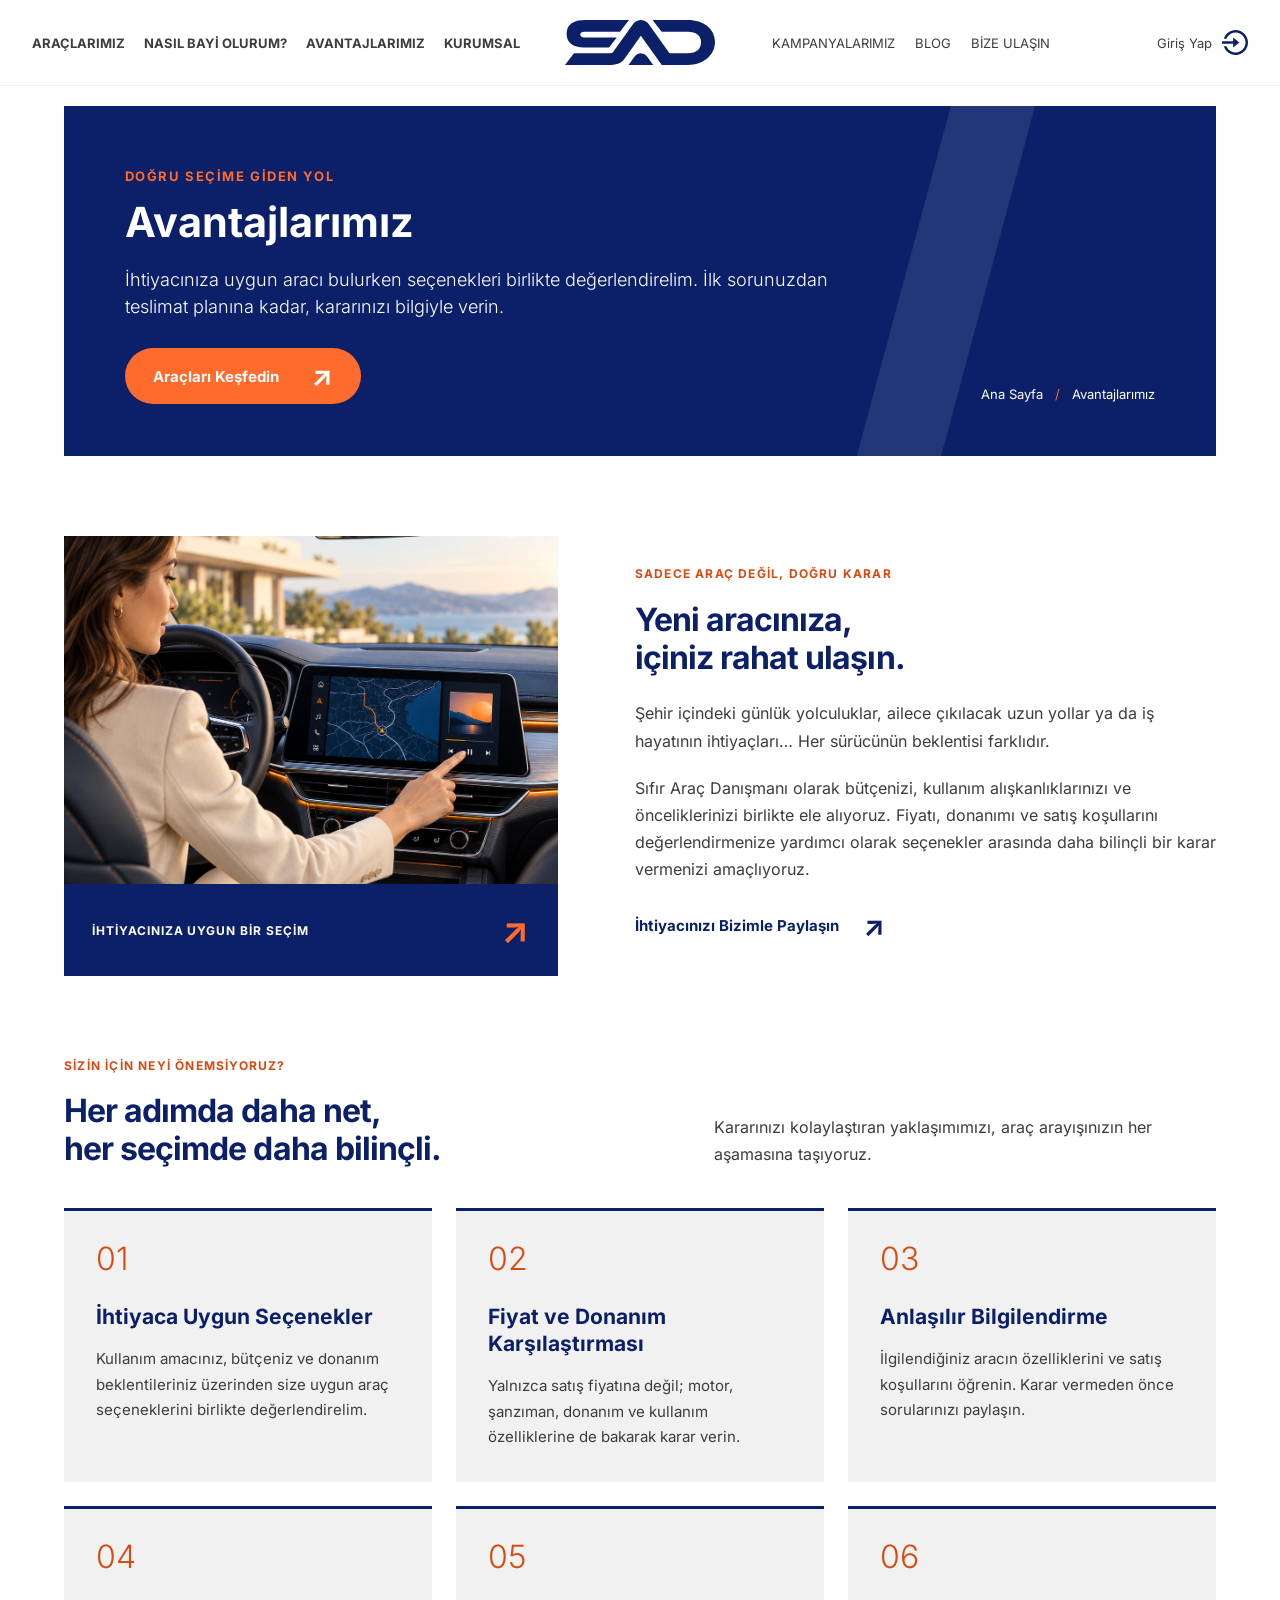
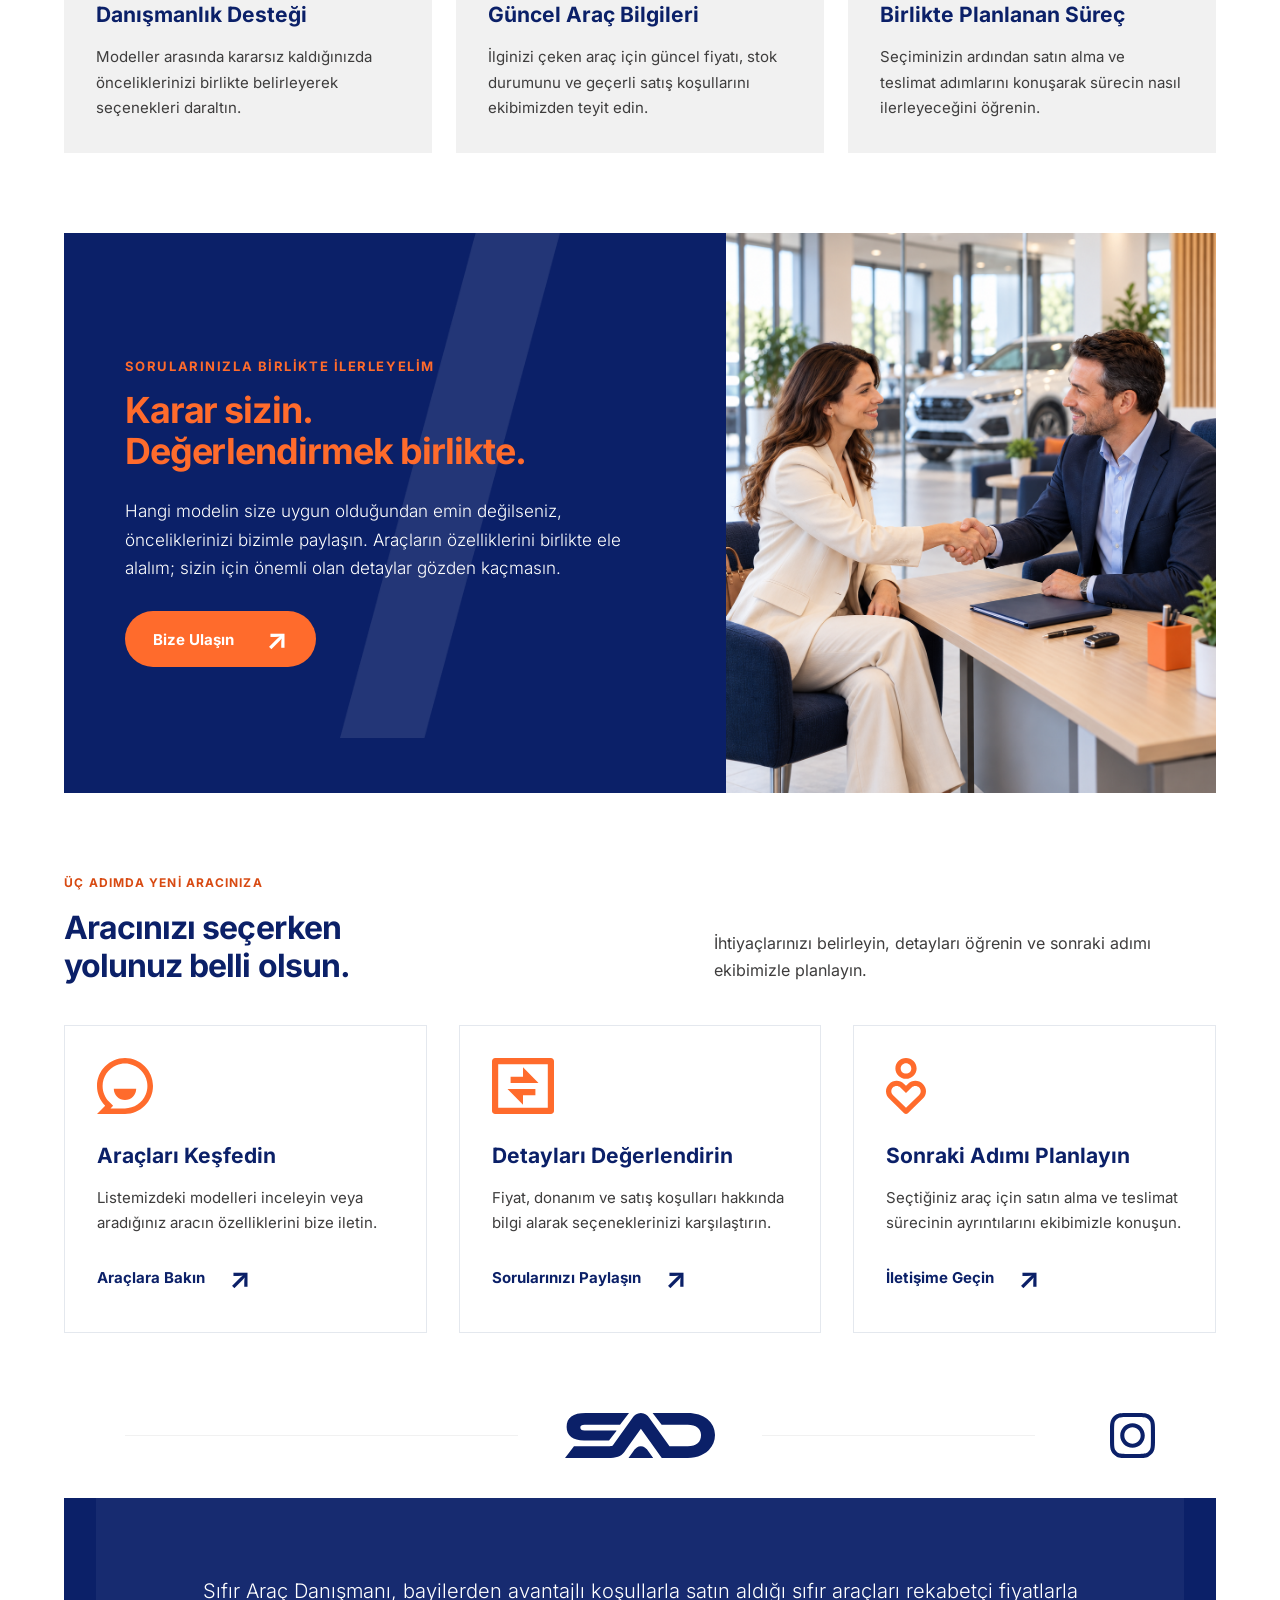
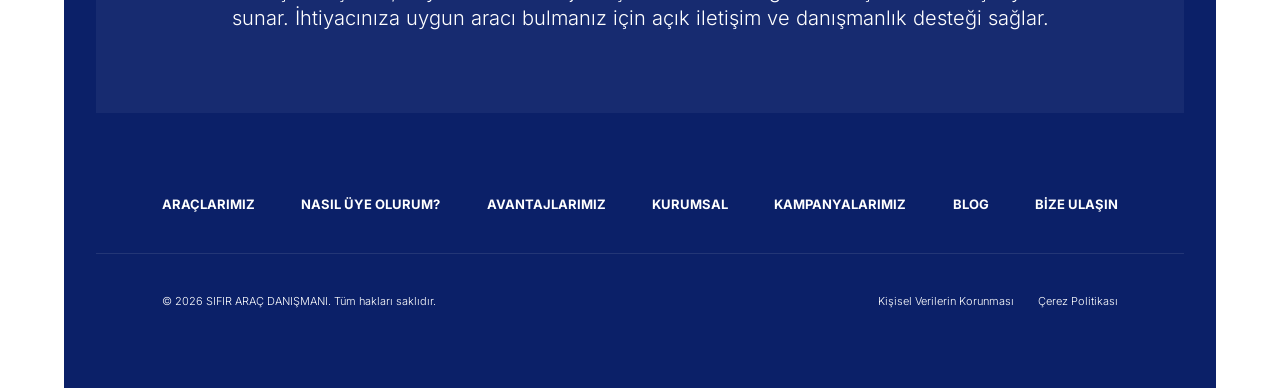
==== avantajlarimiz.html @ 251a3f7e "feat: add benefits, campaign, and blog pages with corresponding styles" ====
<!doctype html>
<html lang="tr">
<head>
  <meta charset="UTF-8">
  <meta name="viewport" content="width=device-width, initial-scale=1.0">
  <title>Avantajlarımız | Sıfır Araç Danışmanı</title>
  <meta name="description" content="Sıfır Araç Danışmanı ile araç seçimi, fiyat ve donanım karşılaştırması, danışmanlık ve satın alma sürecindeki avantajlarımızı keşfedin.">
  <link rel="stylesheet" href="assets/scss/style.css">
  <script src="assets/js/main.js" defer></script>
</head>
<body>
  <header class="site-header">
    <div class="site-header__inner">
      <a class="site-header__brand" href="./" aria-label="Sıfır Araç Danışmanı ana sayfa"><img src="assets/img/logo.svg" width="150" height="45" alt="Sıfır Araç Danışmanı"></a>
      <button class="menu-toggle " type="button" aria-expanded="false" aria-controls="site-menu" aria-label="Menüyü aç"><span></span><span></span><span></span></button>
      <div class="site-menu" id="site-menu" tabindex="-1">
        <div class="site-menu__top"><a class="site-header__brand" href="./" aria-label="Sıfır Araç Danışmanı ana sayfa"><img src="assets/img/logo.svg" width="150" height="45" alt="Sıfır Araç Danışmanı"></a><button class="menu-toggle menu-toggle--inside" type="button" aria-expanded="false" aria-controls="site-menu" aria-label="Menüyü aç"><span></span><span></span><span></span></button></div>
        <nav class="site-header__primary" aria-label="Ana menü">
            <a href="list.html">ARAÇLARIMIZ</a>
            <a href="nasil-bayi-olurum.html">NASIL BAYİ OLURUM?</a>
            <a href="avantajlarimiz.html" aria-current="page">AVANTAJLARIMIZ</a>
            <a href="kurumsal.html">KURUMSAL</a>
          </nav>
        <div class="site-header__right">
          <nav class="site-header__secondary" aria-label="Diğer bağlantılar">
            <a href="kampanyalarimiz.html">KAMPANYALARIMIZ</a>
            <a href="blog.html">BLOG</a>
            <a href="contact.html">BİZE ULAŞIN</a>
          </nav>
          <a class="site-header__account" href="giris.html"><span>Giriş Yap</span><img src="assets/img/account.svg" width="26" height="25" alt=""></a>
        </div>
      </div>
    </div>
    <div class="menu-overlay" aria-hidden="true"></div>
  </header>
  <main id="main-content" class="benefits-page">
    <section class="contact-hero dealer-hero" aria-labelledby="benefits-title">
      <img class="contact-hero__stripe" src="assets/img/bg-opacity-white.png" width="259" height="620" alt="" aria-hidden="true">
      <div class="contact-hero__content"><p class="contact-hero__eyebrow">DOĞRU SEÇİME GİDEN YOL</p><h1 id="benefits-title">Avantajlarımız</h1><p class="contact-hero__description">İhtiyacınıza uygun aracı bulurken seçenekleri birlikte değerlendirelim. İlk sorunuzdan teslimat planına kadar, kararınızı bilgiyle verin.</p><a class="dealer-button" href="list.html">Araçları Keşfedin <span aria-hidden="true">↗</span></a></div>
      <nav class="contact-hero__breadcrumb" aria-label="İçerik yolu"><ol><li><a href="index.html">Ana Sayfa</a></li><li><span aria-current="page">Avantajlarımız</span></li></ol></nav>
    </section>

    <section class="dealer-section dealer-intro" aria-labelledby="benefits-intro-title">
      <div class="dealer-intro__image"><img src="assets/img/9861d746239e89f62dfd392b91d96f7b95729ca3.png" width="1122" height="1402" alt="Araç içindeki multimedya ve navigasyon sistemini inceleyen sürücü" loading="lazy" decoding="async"><span>İHTİYACINIZA UYGUN BİR SEÇİM <span aria-hidden="true">↗</span></span></div>
      <div class="dealer-intro__copy"><p class="dealer-eyebrow">SADECE ARAÇ DEĞİL, DOĞRU KARAR</p><h2 id="benefits-intro-title">Yeni aracınıza,<br>içiniz rahat ulaşın.</h2><p>Şehir içindeki günlük yolculuklar, ailece çıkılacak uzun yollar ya da iş hayatının ihtiyaçları… Her sürücünün beklentisi farklıdır.</p><p>Sıfır Araç Danışmanı olarak bütçenizi, kullanım alışkanlıklarınızı ve önceliklerinizi birlikte ele alıyoruz. Fiyatı, donanımı ve satış koşullarını değerlendirmenize yardımcı olarak seçenekler arasında daha bilinçli bir karar vermenizi amaçlıyoruz.</p><a class="dealer-text-link" href="contact.html">İhtiyacınızı Bizimle Paylaşın <span aria-hidden="true">↗</span></a></div>
    </section>

    <section class="dealer-section benefits-values" aria-labelledby="benefits-values-title">
      <div class="dealer-section__heading"><div><p class="dealer-eyebrow">SİZİN İÇİN NEYİ ÖNEMSİYORUZ?</p><h2 id="benefits-values-title">Her adımda daha net,<br>her seçimde daha bilinçli.</h2></div><p>Kararınızı kolaylaştıran yaklaşımımızı, araç arayışınızın her aşamasına taşıyoruz.</p></div>
      <div class="benefits-values__grid">
        <article class="benefits-value"><span class="benefits-value__number" aria-hidden="true">01</span><h3>İhtiyaca Uygun Seçenekler</h3><p>Kullanım amacınız, bütçeniz ve donanım beklentileriniz üzerinden size uygun araç seçeneklerini birlikte değerlendirelim.</p></article>
        <article class="benefits-value"><span class="benefits-value__number" aria-hidden="true">02</span><h3>Fiyat ve Donanım Karşılaştırması</h3><p>Yalnızca satış fiyatına değil; motor, şanzıman, donanım ve kullanım özelliklerine de bakarak karar verin.</p></article>
        <article class="benefits-value"><span class="benefits-value__number" aria-hidden="true">03</span><h3>Anlaşılır Bilgilendirme</h3><p>İlgilendiğiniz aracın özelliklerini ve satış koşullarını öğrenin. Karar vermeden önce sorularınızı paylaşın.</p></article>
        <article class="benefits-value"><span class="benefits-value__number" aria-hidden="true">04</span><h3>Danışmanlık Desteği</h3><p>Modeller arasında kararsız kaldığınızda önceliklerinizi birlikte belirleyerek seçenekleri daraltın.</p></article>
        <article class="benefits-value"><span class="benefits-value__number" aria-hidden="true">05</span><h3>Güncel Araç Bilgileri</h3><p>İlginizi çeken araç için güncel fiyatı, stok durumunu ve geçerli satış koşullarını ekibimizden teyit edin.</p></article>
        <article class="benefits-value"><span class="benefits-value__number" aria-hidden="true">06</span><h3>Birlikte Planlanan Süreç</h3><p>Seçiminizin ardından satın alma ve teslimat adımlarını konuşarak sürecin nasıl ilerleyeceğini öğrenin.</p></article>
      </div>
    </section>

    <section class="benefits-support" aria-labelledby="benefits-support-title">
      <img class="benefits-support__stripe" src="assets/img/bg-opacity-white.png" width="259" height="620" alt="" aria-hidden="true" loading="lazy">
      <div class="benefits-support__copy"><p class="contact-hero__eyebrow">SORULARINIZLA BİRLİKTE İLERLEYELİM</p><h2 id="benefits-support-title">Karar sizin.<br>Değerlendirmek birlikte.</h2><p>Hangi modelin size uygun olduğundan emin değilseniz, önceliklerinizi bizimle paylaşın. Araçların özelliklerini birlikte ele alalım; sizin için önemli olan detaylar gözden kaçmasın.</p><a class="dealer-button" href="contact.html">Bize Ulaşın <span aria-hidden="true">↗</span></a></div>
      <img class="benefits-support__photo" src="assets/img/a2f24749295c64fe31880b2ba2ba8280c7eb9687.png" width="1122" height="1402" alt="Showroomda araç satın alma sürecini değerlendiren müşteri ve danışman" loading="lazy" decoding="async">
    </section>

    <section class="dealer-section benefits-journey" aria-labelledby="benefits-journey-title">
      <div class="dealer-section__heading"><div><p class="dealer-eyebrow">ÜÇ ADIMDA YENİ ARACINIZA</p><h2 id="benefits-journey-title">Aracınızı seçerken<br>yolunuz belli olsun.</h2></div><p>İhtiyaçlarınızı belirleyin, detayları öğrenin ve sonraki adımı ekibimizle planlayın.</p></div>
      <ol class="benefits-journey__steps">
        <li><img src="assets/img/step-discover.svg" width="80" height="80" alt="" loading="lazy"><h3>Araçları Keşfedin</h3><p>Listemizdeki modelleri inceleyin veya aradığınız aracın özelliklerini bize iletin.</p><a class="dealer-text-link" href="list.html">Araçlara Bakın <span aria-hidden="true">↗</span></a></li>
        <li><img src="assets/img/step-review.svg" width="89" height="80" alt="" loading="lazy"><h3>Detayları Değerlendirin</h3><p>Fiyat, donanım ve satış koşulları hakkında bilgi alarak seçeneklerinizi karşılaştırın.</p><a class="dealer-text-link" href="contact.html">Sorularınızı Paylaşın <span aria-hidden="true">↗</span></a></li>
        <li><img src="assets/img/step-purchase.svg" width="56" height="80" alt="" loading="lazy"><h3>Sonraki Adımı Planlayın</h3><p>Seçtiğiniz araç için satın alma ve teslimat sürecinin ayrıntılarını ekibimizle konuşun.</p><a class="dealer-text-link" href="contact.html">İletişime Geçin <span aria-hidden="true">↗</span></a></li>
      </ol>
    </section>
  </main>
  <footer class="site-footer">
    <div class="site-footer__top">
      <span class="site-footer__line"><img src="assets/img/footer-line-left.svg" width="596" height="1" alt="" ></span>
      <a class="site-footer__brand" href="./" aria-label="Sıfır Araç Danışmanı ana sayfa"><img src="assets/img/footer-logo.svg" width="150" height="45" alt="Sıfır Araç Danışmanı" ></a>
      <div class="site-footer__top-right"><span class="site-footer__line"><img src="assets/img/footer-line-right.svg" width="476" height="1" alt="" ></span><a class="site-footer__social" href="https://www.instagram.com/sifiraracdanismani/" target="_blank" rel="noopener noreferrer" aria-label="Sıfır Araç Danışmanı Instagram hesabı (yeni sekme)"><img src="assets/img/instagram.svg" width="45" height="45" alt="Instagram" ></a></div>
    </div>
    <div class="site-footer__body">
      <div class="site-footer__summary">
        <p>Sıfır Araç Danışmanı, bayilerden avantajlı koşullarla satın aldığı sıfır araçları rekabetçi fiyatlarla sunar. İhtiyacınıza uygun aracı bulmanız için açık iletişim ve danışmanlık desteği sağlar.</p>
      </div>
      <div class="site-footer__inner">
        <nav class="site-footer__nav" aria-label="Footer menüsü">
          <ul>
            <li><a href="list.html">ARAÇLARIMIZ</a></li>
            <li><a href="nasil-uye-olurum.html">NASIL ÜYE OLURUM?</a></li>
            <li><a href="avantajlarimiz.html" aria-current="page">AVANTAJLARIMIZ</a></li>
            <li><a href="kurumsal.html">KURUMSAL</a></li>
            <li><a href="kampanyalarimiz.html">KAMPANYALARIMIZ</a></li>
            <li><a href="blog.html">BLOG</a></li>
            <li><a href="contact.html">BİZE ULAŞIN</a></li>
          </ul>
        </nav>
        <span class="site-footer__line"><img src="assets/img/footer-line-bottom.svg" width="1196" height="1" alt="" ></span>
        <div class="site-footer__bottom">
          <small>© 2026 SIFIR ARAÇ DANIŞMANI. Tüm hakları saklıdır.</small>
          <nav class="site-footer__legal" aria-label="Yasal bilgiler">
            <a href="kisisel-verilerin-korunmasi.html">Kişisel Verilerin Korunması</a>
            <a href="cerez-politikasi.html">Çerez Politikası</a>
          </nav>
        </div>
      </div>
    </div>
  </footer>
</body>
</html>
---- assets/scss/style.css ----
@charset "UTF-8";
@font-face {
  font-family: "Inter";
  src: url("../fonts/inter-light.ttf") format("truetype");
  font-style: normal;
  font-weight: 300;
  font-display: swap;
}
@font-face {
  font-family: "Inter";
  src: url("../fonts/inter-regular.ttf") format("truetype");
  font-style: normal;
  font-weight: 400;
  font-display: swap;
}
@font-face {
  font-family: "Inter";
  src: url("../fonts/inter-bold.ttf") format("truetype");
  font-style: normal;
  font-weight: 700;
  font-display: swap;
}
* {
  box-sizing: border-box;
}

body {
  margin: 0;
  background: #fff;
  color: #3e3d3d;
  font-family: "Inter", sans-serif;
}

:where(a, button, input[type=button], input[type=submit], input[type=reset], [role=button]) {
  transition: color 0.25s ease, background-color 0.25s ease, border-color 0.25s ease, box-shadow 0.25s ease;
}

body.menu-open {
  overflow: hidden;
}

a:focus-visible, button:focus-visible {
  outline: 2px solid #ff6b2c;
  outline-offset: 5px;
}

.site-header {
  border-bottom: 1px solid #f1f1f1;
}
.site-header__inner {
  width: min(1436px, 100% - 64px);
  min-height: 85px;
  margin-inline: auto;
  display: grid;
  grid-template-columns: 1fr 150px 1fr;
  align-items: center;
  gap: 32px;
}
.site-header a {
  color: inherit;
  text-decoration: none;
  white-space: nowrap;
  font-size: 13px;
  line-height: 16px;
}
.site-header a:hover {
  color: #0b2068;
}
.site-header__brand {
  grid-column: 2;
  grid-row: 1;
  display: block;
}
.site-header__brand img {
  display: block;
}
.site-header__primary, .site-header__secondary, .site-header__right, .site-header__account {
  display: flex;
  align-items: center;
  width: max-content;
}
.site-header__primary {
  grid-column: 1;
  grid-row: 1;
  gap: 19px;
  font-weight: 700;
}
.site-header__right {
  grid-column: 3;
  grid-row: 1;
  justify-self: end;
  gap: 107px;
}
.site-header__secondary {
  gap: 20px;
}
.site-header__account {
  gap: 10px;
}
.site-header__account img {
  display: block;
}

.site-menu {
  display: contents;
}

.site-menu__top, .menu-toggle, .menu-overlay {
  display: none;
}

.menu-toggle {
  width: 44px;
  height: 44px;
  padding: 10px;
  border: 0;
  background: transparent;
  cursor: pointer;
  position: relative;
  color: #0b2068;
  flex-shrink: 0;
}
.menu-toggle span {
  position: absolute;
  left: 10px;
  top: 21px;
  width: 24px;
  height: 2px;
  background: currentColor;
  border-radius: 2px;
  transition: transform 0.4s ease, opacity 0.2s ease;
}
.menu-toggle span:first-child {
  transform: translateY(-7px);
}
.menu-toggle span:last-child {
  transform: translateY(7px);
}
.menu-toggle[aria-expanded=true] span:first-child {
  transform: rotate(45deg);
}
.menu-toggle[aria-expanded=true] span:nth-child(2) {
  opacity: 0;
  transform: scaleX(0);
}
.menu-toggle[aria-expanded=true] span:last-child {
  transform: rotate(-45deg);
}

.site-header.is-compact .site-header__inner {
  display: flex;
  justify-content: space-between;
  gap: 16px;
}
.site-header.is-compact .menu-toggle {
  display: block;
}
.site-header.is-compact .site-menu {
  display: flex;
  flex-direction: column;
  position: fixed;
  z-index: 101;
  top: 0;
  right: 0;
  width: 90%;
  height: 100dvh;
  background: #fff;
  padding: 0 24px 32px;
  overflow-y: auto;
  transform: translateX(100%);
  visibility: hidden;
  transition: transform 0.45s cubic-bezier(0.55, 0, 1, 0.45), visibility 0s 0.45s;
}
.site-header.is-compact .site-menu__top {
  display: flex;
  min-height: 85px;
  align-items: center;
  justify-content: space-between;
  gap: 12px;
  border-bottom: 1px solid #f1f1f1;
  margin-bottom: 24px;
  flex-shrink: 0;
}
.site-header.is-compact .site-header__primary, .site-header.is-compact .site-header__secondary, .site-header.is-compact .site-header__right {
  flex-direction: column;
  align-items: stretch;
  gap: 0;
  width: 100%;
}
.site-header.is-compact .site-menu nav a {
  display: block;
  white-space: normal;
  padding-block: 16px;
  font-size: 15px;
  line-height: 1.5;
  border-bottom: 1px solid #f1f1f1;
}
.site-header.is-compact .site-header__account {
  margin-top: 24px;
  padding-block: 12px;
}
.site-header.is-compact .menu-overlay {
  display: block;
  position: fixed;
  inset: 0;
  z-index: 100;
  background: rgba(0, 0, 0, 0.55);
  opacity: 0;
  visibility: hidden;
  transition: opacity 0.45s ease, visibility 0s 0.45s;
}
.site-header.is-compact.is-open .site-menu {
  transform: translateX(0);
  visibility: visible;
  transition: transform 0.5s cubic-bezier(0.16, 1, 0.3, 1), visibility 0s;
}
.site-header.is-compact.is-open .menu-overlay {
  opacity: 1;
  visibility: visible;
  transition: opacity 0.5s ease, visibility 0s;
}

.hero {
  width: min(1600px, 100% - 128px);
  margin: 20px auto 0;
}
.hero__slider {
  background: #06121e;
}
.hero .swiper-slide {
  position: relative;
  overflow: hidden;
}
.hero__title {
  font-weight: 700;
}
.hero__image {
  display: block;
  width: 100%;
  height: 400px;
  object-fit: cover;
}
.hero__copy {
  position: absolute;
  z-index: 2;
  inset: 0 auto 0 5.125%;
  display: flex;
  flex-direction: column;
  justify-content: center;
  pointer-events: none;
  max-width: 38%;
}
.hero__title {
  font-size: clamp(26px, 2.32vw, 40px);
  line-height: 1;
  color: #ff6b2c;
  margin: 0 0 30px;
  letter-spacing: -0.03em;
}
.hero p {
  display: flex;
  align-items: center;
  gap: 12px;
  color: #fff;
  font-size: clamp(14px, 1.16vw, 20px);
  line-height: 1.25;
  margin: 0;
}
.hero p img {
  flex-shrink: 0;
}
.hero__pagination {
  --swiper-pagination-color: #ff6b2c;
  --swiper-pagination-bullet-inactive-color: #fff;
  --swiper-pagination-bullet-inactive-opacity: 1;
  --swiper-pagination-bullet-size: 10px;
  --swiper-pagination-bottom: 16px;
}
.hero .swiper-pagination-bullet {
  border: 0;
  padding: 0;
}
.hero .swiper-pagination-bullet::after {
  content: "";
  position: absolute;
  inset: -7px;
}
.hero .swiper-pagination-bullet {
  position: relative;
}
@media (max-width: 1000px) {
  .hero {
    width: calc(100% - 48px);
  }
  .hero__image {
    height: 360px;
    object-position: 60% center;
  }
  .hero__copy {
    max-width: 42%;
  }
}
@media (max-width: 650px) {
  .hero {
    width: calc(100% - 32px);
    margin-top: 16px;
  }
  .hero__image {
    height: auto;
    aspect-ratio: 3/1;
    object-fit: contain;
    margin-top: 230px;
  }
  .hero__copy {
    inset: 28px 24px auto;
    max-width: none;
  }
  .hero__title {
    font-size: clamp(28px, 8vw, 40px);
    margin-bottom: 20px;
  }
  .hero p {
    font-size: 16px;
    line-height: 1.5;
  }
  .hero__desktop-break {
    display: none;
  }
  .hero__pagination {
    --swiper-pagination-bottom: 10px;
  }
}

@media (max-width: 650px) {
  .site-header__inner {
    width: calc(100% - 32px);
  }
}
@media (prefers-reduced-motion: reduce) {
  *, *::before, *::after {
    scroll-behavior: auto !important;
    transition-duration: 0.01ms !important;
    animation-duration: 0.01ms !important;
  }
}
.vehicle-offers {
  width: min(1600px, 100% - 128px);
  margin: 40px auto 0;
  padding: 60px clamp(24px, 4.75vw, 82px);
  background: #f1f1f1;
}
.vehicle-offers__heading {
  display: flex;
  align-items: center;
  justify-content: space-between;
  gap: 24px;
  margin: 0 auto 40px;
  padding-inline: 8.35%;
}
.vehicle-offers__heading p {
  display: flex;
  align-items: center;
  gap: 20px;
  margin: 0;
  font-size: 20px;
  line-height: 1.4;
}
.vehicle-offers__heading img {
  flex-shrink: 0;
}
.vehicle-offers h2 {
  font-size: 27px;
  line-height: 1.2;
  margin: 0;
  flex-shrink: 0;
}
.vehicle-offers__carousel {
  position: relative;
}
.vehicle-offers__slider {
  padding: 16px 0;
  margin: -16px 0;
}
.vehicle-offers__slider > .swiper-wrapper {
  align-items: stretch;
}
.vehicle-offers__arrow {
  position: absolute;
  z-index: 2;
  top: calc((100% - 261px) / 2);
  transform: translateY(-50%);
  display: grid;
  place-items: center;
  width: 40px;
  height: 40px;
  border-radius: 50%;
  border: 0;
  background: #fff;
  box-shadow: 0 0 30px rgba(0, 0, 0, 0.1);
  cursor: pointer;
}
.vehicle-offers__prev {
  left: -20px;
}
.vehicle-offers__next {
  right: -20px;
}
.vehicle-offers .swiper-button-disabled {
  opacity: 0.35;
  cursor: default;
}
.vehicle-offers .swiper-button-lock {
  display: none;
}
@media (max-width: 1200px) {
  .vehicle-offers__heading {
    padding-inline: 0;
    flex-wrap: wrap;
  }
}
@media (max-width: 1000px) {
  .vehicle-offers {
    width: calc(100% - 48px);
  }
}
@media (max-width: 650px) {
  .vehicle-offers {
    width: calc(100% - 32px);
    margin-top: 24px;
    padding: 28px 20px;
  }
  .vehicle-offers__heading {
    gap: 20px;
    margin-bottom: 24px;
  }
  .vehicle-offers__heading p {
    font-size: 16px;
    gap: 12px;
  }
  .vehicle-offers h2 {
    font-size: 24px;
    flex-shrink: 1;
  }
}

.vehicle-card {
  height: auto;
  background: #fff;
  transition: box-shadow 0.25s ease, background-color 0.25s ease, color 0.25s ease, border-color 0.25s ease;
}
.vehicle-card__link {
  display: flex;
  flex-direction: column;
  height: 100%;
  color: #3e3d3d;
  text-decoration: none;
}
.vehicle-card__media {
  position: relative;
  aspect-ratio: 476/357;
  display: flex;
  align-items: center;
}
.vehicle-card__image {
  display: block;
  width: 100%;
  height: 82%;
  object-fit: contain;
}
.vehicle-card__year {
  position: absolute;
  right: 20px;
  top: 20px;
  width: 80px;
  height: 47.627px;
  display: grid;
  place-items: start center;
  padding-top: 10px;
  font-size: 20px;
  line-height: 20px;
  font-weight: 700;
}
.vehicle-card__year > img {
  position: absolute;
  inset: 0;
}
.vehicle-card__year > span {
  z-index: 1;
}
.vehicle-card__body {
  display: flex;
  flex-direction: column;
  flex: 1;
  min-height: 261px;
  padding: 20px clamp(16px, 2.3vw, 40px) 29px;
  text-align: center;
}
.vehicle-card__model {
  min-height: 41px;
  margin: 0;
  padding-bottom: 20px;
  border-bottom: 1px solid #f1f1f1;
  font-size: clamp(14px, 1.16vw, 20px);
  line-height: 20px;
}
.vehicle-card__price-block {
  padding-block: 38px;
  margin-block: auto;
}
.vehicle-card h3 {
  font-size: clamp(14px, 1.16vw, 20px);
  line-height: 1.3;
  margin: 0 0 8px;
}
.vehicle-card__price {
  font-size: clamp(24px, 1.74vw, 30px);
  line-height: 30px;
  font-weight: 700;
  margin: 0;
  transition: color 0.25s ease;
}
.vehicle-card__specs {
  display: flex;
  flex-wrap: wrap;
  align-items: center;
  justify-content: space-between;
  gap: 16px 10px;
  list-style: none;
  margin: 0;
  padding: 0;
  font-size: clamp(11px, 0.87vw, 15px);
  line-height: 20px;
  font-weight: 700;
}
.vehicle-card__specs li {
  display: flex;
  align-items: center;
  gap: 10px;
}
.vehicle-card__spec-icon {
  display: inline-grid;
  flex-shrink: 0;
}
.vehicle-card__spec-icon img {
  grid-area: 1/1;
}
.vehicle-card__icon-hover {
  opacity: 0;
}
.vehicle-card__icon-hover, .vehicle-card__icon-normal {
  transition: opacity 0.25s ease;
}
.vehicle-card:hover, .vehicle-card:focus-within {
  box-shadow: 0 0 30px rgba(0, 0, 0, 0.1);
}
.vehicle-card:hover .vehicle-card__price, .vehicle-card:focus-within .vehicle-card__price {
  color: #ff6b2c;
}
.vehicle-card:hover .vehicle-card__year, .vehicle-card:focus-within .vehicle-card__year {
  color: #fff;
}
.vehicle-card:hover .vehicle-card__icon-normal, .vehicle-card:focus-within .vehicle-card__icon-normal {
  opacity: 0;
}
.vehicle-card:hover .vehicle-card__icon-hover, .vehicle-card:focus-within .vehicle-card__icon-hover {
  opacity: 1;
}

.process-steps, .vehicle-catalog {
  width: min(1600px, 100% - 128px);
  margin-inline: auto;
  padding-inline: clamp(24px, 4.75vw, 82px);
}
@media (max-width: 1000px) {
  .process-steps, .vehicle-catalog {
    width: calc(100% - 48px);
  }
}
@media (max-width: 650px) {
  .process-steps, .vehicle-catalog {
    width: calc(100% - 32px);
    padding-inline: 0;
  }
}

.process-steps {
  padding-block: 60px;
  border-bottom: 1px solid #f1f1f1;
}
.process-steps__list {
  display: grid;
  grid-template-columns: repeat(3, minmax(0, 1fr));
  gap: 40px;
  padding: 0;
  margin: 0;
  list-style: none;
}
.process-steps__item {
  display: flex;
  align-items: center;
  gap: 20px;
  min-width: 0;
}
.process-steps__icon {
  display: grid;
  place-items: center;
  width: 89px;
  flex: 0 0 89px;
}
.process-steps__icon img {
  display: block;
}
.process-steps h2 {
  margin: 0 0 6px;
  font-size: 17px;
  line-height: 1.65;
}
.process-steps p {
  margin: 0;
  font-size: 15px;
  line-height: 20px;
}
@media (min-width: 1600px) {
  .process-steps__list {
    padding-inline: 53px;
  }
}
@media (max-width: 1200px) {
  .process-steps__list {
    grid-template-columns: 1fr;
    gap: 32px;
    max-width: 650px;
    margin-inline: auto;
  }
}
@media (max-width: 650px) {
  .process-steps {
    padding-block: 36px;
  }
  .process-steps h2 {
    line-height: 1.4;
  }
}

.vehicle-catalog {
  padding-block: 60px;
  container: vehicle-catalog/inline-size;
}
.vehicle-catalog__heading {
  display: flex;
  align-items: center;
  justify-content: space-between;
  gap: 32px;
  margin-bottom: 34px;
  min-width: 0;
}
.vehicle-catalog__heading > h2 {
  font-size: 25px;
  line-height: 1.3;
  margin: 0;
  flex: 1;
}
.vehicle-catalog__panel[hidden] {
  display: none;
}
.vehicle-catalog__panel:focus-visible {
  outline: 2px solid #0b2068;
  outline-offset: 6px;
}
.vehicle-catalog__grid {
  display: grid;
  grid-template-columns: repeat(3, minmax(0, 1fr));
  gap: 10px 4px;
}
.vehicle-catalog__empty {
  display: grid;
  place-content: center;
  min-height: 300px;
  padding: 32px;
  text-align: center;
  background: #f1f1f1;
}
.vehicle-catalog__empty h3 {
  margin: 0 0 12px;
}
.vehicle-catalog__empty p {
  margin: 0;
}
.vehicle-catalog__footer {
  display: flex;
  align-items: center;
  gap: 4px;
  margin-top: 40px;
}
.vehicle-catalog__footer::before, .vehicle-catalog__footer::after {
  content: "";
  flex: 1;
  height: 1px;
  background: #f1f1f1;
}
.vehicle-catalog__all {
  display: inline-flex;
  align-items: center;
  justify-content: center;
  min-height: 54px;
  width: 236px;
  padding: 16px 24px;
  border-radius: 200px;
  background: #ff6b2c;
  color: #fff;
  text-decoration: none;
  font-size: 17px;
  font-weight: 700;
}
.vehicle-catalog__all:hover {
  background: #df4a12;
}
@media (max-width: 1400px) {
  .vehicle-catalog__heading {
    flex-direction: column;
    align-items: stretch;
    gap: 24px;
  }
}
@media (max-width: 650px) {
  .vehicle-catalog {
    padding-block: 36px;
  }
  .vehicle-catalog__heading > h2 {
    font-size: 24px;
  }
}

.brand-tabs {
  position: relative;
  display: flex;
  align-items: center;
  gap: 19px;
  max-width: 100%;
  min-width: 0;
  overflow-x: auto;
  overscroll-behavior-inline: contain;
  scrollbar-width: thin;
  padding: 6px 2px 10px;
}
.brand-tabs__tab {
  display: grid;
  place-items: center;
  flex: 0 0 auto;
  min-width: 44px;
  height: 58px;
  padding: 0;
  border: 0;
  background: none;
  cursor: pointer;
}
.brand-tabs img {
  display: block;
  filter: brightness(0);
  opacity: 0.12;
  transition: opacity 0.2s ease;
}
.brand-tabs__tab:hover img {
  opacity: 0.5;
}
.brand-tabs__tab[aria-selected=true] img {
  opacity: 1;
  filter: brightness(0) saturate(100%) invert(13%) sepia(48%) saturate(2730%) hue-rotate(219deg) brightness(82%) contrast(108%);
}
.brand-tabs__tab:focus-visible {
  outline-offset: -2px;
}

.vehicle-card--catalog {
  min-width: 0;
}
.vehicle-card--catalog .vehicle-card__media {
  border: 1px solid #f1f1f1;
}
.vehicle-card--catalog .vehicle-card__body {
  background: #f1f1f1;
  transition: background-color 0.25s ease, color 0.25s ease;
}
.vehicle-card--catalog .vehicle-card__model {
  border-bottom-color: #fff;
  transition: border-color 0.25s ease;
}
.vehicle-card--catalog:hover .vehicle-card__body, .vehicle-card--catalog:focus-within .vehicle-card__body {
  background: #0b2068;
  color: #fff;
}
.vehicle-card--catalog:hover .vehicle-card__model, .vehicle-card--catalog:focus-within .vehicle-card__model {
  border-bottom-color: #ff6b2c;
}

@container vehicle-catalog (max-width: 967px) {
  .vehicle-catalog__grid {
    grid-template-columns: repeat(2, minmax(0, 1fr));
  }
}
@container vehicle-catalog (max-width: 643px) {
  .vehicle-catalog__grid {
    grid-template-columns: minmax(0, 1fr);
  }
}
.advantages {
  position: relative;
  isolation: isolate;
  overflow: hidden;
  width: min(1600px, 100% - 128px);
  margin-inline: auto;
  padding: 80px clamp(32px, 12.625vw - 16.16px, 202px);
  background: #0b2068;
  color: #fff;
}
.advantages__stripe {
  position: absolute;
  z-index: -1;
  height: auto;
  pointer-events: none;
  user-select: none;
}
.advantages__stripe--left {
  top: 0;
  left: 20.125%;
  width: 14.75%;
}
.advantages__stripe--right {
  right: 5.125%;
  top: 80px;
  width: 16.1875%;
}
.advantages__inner {
  display: grid;
  grid-template-columns: minmax(0, 2fr) minmax(0, 3fr);
  gap: 4px;
  align-items: start;
}
.advantages__copy {
  min-width: 0;
  padding-block: clamp(24px, 2.373vw, 41px);
}
.advantages h2 {
  color: #ff6b2c;
  font-size: clamp(28px, 2.315vw, 40px);
  line-height: 1.125;
  margin: 0 0 20px;
}
.advantages__lead {
  font-size: clamp(20px, 1.737vw, 30px);
  line-height: 1;
  font-weight: 300;
  margin: 0 0 20px;
}
.advantages__description {
  font-size: 17px;
  line-height: 22px;
  font-weight: 300;
  margin: 0;
}
.advantages__button {
  display: inline-flex;
  justify-content: center;
  align-items: center;
  width: 236px;
  max-width: 100%;
  min-height: 54px;
  padding: 16px 24px;
  margin-top: clamp(32px, 4.63vw, 80px);
  border-radius: 200px;
  color: #fff;
  background: #ff6b2c;
  font-size: 17px;
  font-weight: 700;
  text-decoration: none;
}
.advantages__button:hover {
  background: #df4a12;
}
.advantages__cards {
  display: grid;
  grid-template-columns: repeat(2, minmax(0, 1fr));
  gap: 4px;
  min-width: 0;
}
.advantages__card {
  position: relative;
  display: block;
  overflow: hidden;
  aspect-ratio: 356/540;
  color: #fff;
  text-decoration: none;
}
.advantages__photo {
  display: block;
  width: 100%;
  height: 100%;
  object-fit: cover;
  object-position: center;
  filter: grayscale(1);
}
.advantages__card::after {
  content: "";
  position: absolute;
  inset: auto 0 0;
  height: 55.925926%;
  background: linear-gradient(180deg, rgba(11, 32, 104, 0) 0%, #0b2068 100%);
  pointer-events: none;
}
.advantages__caption {
  position: absolute;
  z-index: 1;
  bottom: 50px;
  left: 14.045%;
  right: 14.045%;
  display: flex;
  align-items: center;
  justify-content: space-between;
  gap: 12px;
}
.advantages h3 {
  margin: 0;
  font-size: 20px;
  line-height: 20px;
}
.advantages__caption img {
  display: block;
  flex-shrink: 0;
}
.advantages__card:focus-visible {
  outline-offset: -4px;
}
@media (max-width: 1300px) {
  .advantages {
    padding-inline: clamp(32px, 5vw, 64px);
  }
  .advantages__inner {
    grid-template-columns: minmax(0, 1fr);
    gap: 32px;
  }
  .advantages__copy {
    padding-block: 0;
    max-width: 700px;
  }
  .advantages__stripe--right {
    top: auto;
    bottom: 0;
  }
  .advantages__lead {
    line-height: 1.25;
  }
  .advantages__cards {
    width: 100%;
    max-width: 716px;
    margin-inline: auto;
  }
  .advantages__caption {
    bottom: clamp(32px, 4vw, 50px);
  }
}
@media (max-width: 1000px) {
  .advantages {
    width: calc(100% - 48px);
    padding-block: 48px;
  }
}
@media (max-width: 700px) {
  .advantages {
    width: calc(100% - 32px);
    padding: 36px 24px;
  }
  .advantages__cards {
    grid-template-columns: minmax(0, 1fr);
    max-width: 356px;
    gap: 20px;
  }
  .advantages__description {
    font-size: 16px;
    line-height: 1.5;
  }
  .advantages__caption {
    bottom: 40px;
  }
  .advantages h3 {
    font-size: clamp(16px, 4vw, 20px);
    line-height: 1.15;
  }
  .advantages__stripe--left {
    left: 40%;
    width: 30%;
  }
  .advantages__stripe--right {
    width: 45%;
    right: -5%;
  }
}

.visually-hidden {
  position: absolute;
  width: 1px;
  height: 1px;
  padding: 0;
  margin: -1px;
  overflow: hidden;
  clip-path: inset(50%);
  white-space: nowrap;
  border: 0;
}

.weekly-offer {
  width: min(1600px, 100% - 128px);
  margin-inline: auto;
  padding: 60px clamp(24px, 4.75vw, 82px) 0;
  color: #000;
}
.weekly-offer__slider {
  border-bottom: 1px solid #f1f1f1;
  padding-bottom: 60px;
  container-type: inline-size;
}
.weekly-offer .swiper-slide {
  background: #fff;
  height: auto;
}
.weekly-offer__layout {
  display: grid;
  grid-template-columns: 112px minmax(0, 3fr) minmax(0, 2fr);
  column-gap: 64px;
  align-items: center;
}
.weekly-offer__features {
  display: grid;
  gap: 37px;
  list-style: none;
  padding: 0;
  margin: 0;
}
.weekly-offer__features li {
  display: flex;
  flex-direction: column;
  align-items: center;
  gap: 24px;
  font-size: 13px;
  line-height: 1.3;
  font-weight: 700;
  text-align: center;
}
.weekly-offer__features img {
  display: block;
}
.weekly-offer__media {
  min-width: 0;
}
.weekly-offer__car {
  display: block;
  width: 100%;
  height: auto;
  aspect-ratio: 716/421;
  object-fit: contain;
}
.weekly-offer__copy {
  min-width: 0;
  padding-block: 12px;
}
.weekly-offer h2 {
  font-size: clamp(36px, 3.473vw, 60px);
  line-height: 1;
  font-weight: 700;
  letter-spacing: -0.025em;
  margin: 0 0 30px;
}
.weekly-offer__model {
  font-size: clamp(14px, 1.158vw, 20px);
  line-height: 1.25;
  font-weight: 300;
  margin: 0 0 50px;
}
.weekly-offer__old-price {
  font-size: clamp(22px, 1.737vw, 30px);
  line-height: 1;
  font-weight: 300;
  margin: 0 0 5px;
}
.weekly-offer__price {
  font-size: clamp(32px, 2.894vw, 50px);
  line-height: 1;
  font-weight: 700;
  margin: 0;
}
.weekly-offer__button {
  display: inline-flex;
  align-items: center;
  justify-content: center;
  width: 236px;
  max-width: 100%;
  min-height: 54px;
  padding: 16px 24px;
  margin-top: 33px;
  border-radius: 200px;
  background: #ff6b2c;
  color: #fff;
  font-size: 17px;
  font-weight: 700;
  text-decoration: none;
}
.weekly-offer__button:hover {
  background: #df4a12;
}
.weekly-offer .weekly-offer__pagination {
  --swiper-pagination-color: #ff6b2c;
  --swiper-pagination-bullet-inactive-color: #f1f1f1;
  --swiper-pagination-bullet-inactive-opacity: 1;
  --swiper-pagination-bullet-size: 10px;
  position: absolute;
  inset: auto;
  top: calc((100% - 60px) / 2);
  left: 144px;
  width: auto;
  height: auto;
  margin: 0;
  transform: translateY(-50%);
  display: flex;
  flex-direction: column;
  align-items: center;
  gap: 14px;
}
.weekly-offer .weekly-offer__pagination .swiper-pagination-bullet {
  display: block;
  margin: 0;
  position: relative;
  border: 0;
  padding: 0;
}
.weekly-offer .swiper-pagination-bullet::after {
  content: "";
  position: absolute;
  inset: -7px;
}
@media (max-width: 1400px) {
  .weekly-offer__layout {
    column-gap: 32px;
  }
  .weekly-offer .weekly-offer__pagination {
    left: 128px;
  }
}
@media (max-width: 1100px) {
  .weekly-offer__layout {
    grid-template-columns: 88px minmax(0, 1fr);
    gap: 32px;
  }
  .weekly-offer__features {
    grid-column: 1;
    grid-row: 1;
    gap: 24px;
  }
  .weekly-offer__features li {
    gap: 12px;
  }
  .weekly-offer__media {
    grid-column: 2;
    grid-row: 1;
  }
  .weekly-offer__copy {
    grid-column: 1/-1;
    grid-row: 2;
    padding-block: 0;
  }
  .weekly-offer__model {
    margin-bottom: 24px;
  }
  .weekly-offer .weekly-offer__pagination {
    left: 104px;
    top: calc((100cqw - 120px) * 421 / 1432);
  }
}
@media (max-width: 1000px) {
  .weekly-offer {
    width: calc(100% - 48px);
    padding-top: 48px;
  }
}
@media (max-width: 650px) {
  .weekly-offer {
    width: calc(100% - 32px);
    padding: 36px 0 0;
  }
  .weekly-offer__slider {
    padding-bottom: 36px;
  }
  .weekly-offer__layout {
    grid-template-columns: minmax(0, 1fr);
    gap: 28px;
  }
  .weekly-offer__media {
    grid-column: 1;
    grid-row: 1;
    padding-left: 28px;
  }
  .weekly-offer .weekly-offer__pagination {
    left: 4px;
    top: calc((100cqw - 28px) * 421 / 1432);
  }
  .weekly-offer__features {
    grid-column: 1;
    grid-row: 2;
    grid-template-columns: repeat(3, minmax(0, 1fr));
    gap: 12px;
  }
  .weekly-offer__features li {
    font-size: 12px;
  }
  .weekly-offer__copy {
    grid-column: 1;
    grid-row: 3;
  }
  .weekly-offer h2 {
    font-size: clamp(34px, 8.5vw, 48px);
  }
  .weekly-offer__model {
    font-size: 16px;
  }
  .weekly-offer__button {
    width: 100%;
  }
}

.discover {
  width: min(1600px, 100% - 128px);
  margin-inline: auto;
  padding: 60px clamp(32px, 12.625vw - 16.16px, 202px) 86px;
}
.discover__heading {
  display: grid;
  grid-template-columns: repeat(2, minmax(0, 1fr));
  gap: 4px;
}
.discover h2 {
  font-size: clamp(28px, 2.315vw, 40px);
  line-height: 1.125;
  margin: 0;
  color: #ff6b2c;
}
.discover__lead {
  font-size: clamp(22px, 1.737vw, 30px);
  line-height: 1;
  font-weight: 300;
  margin: 0 0 20px;
}
.discover__note {
  font-size: 17px;
  line-height: 1.3;
  font-weight: 300;
  margin: 0;
}
.discover__gallery {
  display: grid;
  grid-template-columns: repeat(5, minmax(0, 1fr));
  gap: 4px;
  list-style: none;
  padding: 0;
  margin: 60px 0 0;
}
.discover__gallery li {
  min-width: 0;
}
.discover__gallery img {
  display: block;
  width: 100%;
  height: auto;
  aspect-ratio: 236/295;
  object-fit: cover;
}
@media (max-width: 1200px) {
  .discover {
    padding-inline: clamp(24px, 4.75vw, 82px);
  }
  .discover__heading {
    grid-template-columns: minmax(0, 1fr);
    gap: 24px;
  }
  .discover__lead {
    line-height: 1.3;
  }
}
@media (max-width: 1000px) {
  .discover {
    width: calc(100% - 48px);
  }
  .discover__gallery {
    grid-template-columns: repeat(3, minmax(0, 1fr));
    gap: 12px;
    margin-top: 36px;
  }
}
@media (max-width: 650px) {
  .discover {
    width: calc(100% - 32px);
    padding: 36px 0 48px;
  }
  .discover__gallery {
    grid-template-columns: repeat(2, minmax(0, 1fr));
  }
  .discover__note {
    font-size: 16px;
    line-height: 1.5;
  }
}

.site-footer {
  width: min(1600px, 100% - 128px);
  margin-inline: auto;
}
.site-footer__top {
  display: grid;
  grid-template-columns: minmax(0, 1fr) 150px minmax(0, 1fr);
  align-items: center;
  gap: 47px;
  margin: 0 clamp(24px, 4.75vw, 82px) 40px;
}
.site-footer__brand, .site-footer__brand img {
  display: block;
}
.site-footer__line {
  display: block;
  height: 1px;
  overflow: hidden;
}
.site-footer__line img {
  display: block;
}
.site-footer__top-right {
  display: flex;
  align-items: center;
  gap: 75px;
  min-width: 0;
}
.site-footer__top-right .site-footer__line {
  flex: 1;
  min-width: 0;
}
.site-footer__social {
  flex: 0 0 45px;
}
.site-footer__social img {
  display: block;
}
.site-footer__body {
  background: #0b2068;
  color: #fff;
  padding-bottom: 80px;
}
.site-footer__summary {
  width: min(1196px, 100% - 64px);
  margin-inline: auto;
  padding: 80px clamp(24px, 6.945vw, 120px);
  background: rgba(255, 255, 255, 0.05);
}
.site-footer__summary p {
  max-width: 956px;
  margin: 0 auto;
  font-size: clamp(20px, 1.563vw, 27px);
  line-height: 1.37;
  font-weight: 300;
  text-align: center;
}
.site-footer__inner {
  width: min(1196px, 100% - 64px);
  margin-inline: auto;
}
.site-footer a {
  color: inherit;
  text-decoration: none;
}
.site-footer a:hover {
  color: #ff6b2c;
  text-decoration: none;
}
.site-footer__nav {
  max-width: 956px;
  margin: 80px auto 40px;
}
.site-footer__nav ul {
  display: flex;
  justify-content: space-between;
  align-items: center;
  flex-wrap: wrap;
  gap: 24px;
  list-style: none;
  margin: 0;
  padding: 0;
}
.site-footer__nav a {
  display: inline-block;
  font-size: 13px;
  line-height: 16px;
  font-weight: 700;
}
.site-footer__bottom {
  max-width: 956px;
  margin-inline: auto;
  padding-top: 40px;
  display: flex;
  justify-content: space-between;
  align-items: center;
  gap: 24px;
  font-size: 11px;
  line-height: 1.3;
  font-weight: 300;
}
.site-footer__bottom small {
  font-size: inherit;
}
.site-footer__legal {
  display: flex;
  flex-wrap: wrap;
  justify-content: flex-end;
  gap: 24px;
}
@media (max-width: 1200px) {
  .site-footer__top {
    gap: 24px;
  }
  .site-footer__top-right {
    gap: 24px;
  }
  .site-footer__summary {
    padding-block: 48px;
  }
  .site-footer__nav ul {
    justify-content: center;
  }
  .site-footer__bottom {
    align-items: flex-start;
  }
}
@media (max-width: 1000px) {
  .site-footer {
    width: calc(100% - 48px);
  }
}
@media (max-width: 650px) {
  .site-footer {
    width: calc(100% - 32px);
  }
  .site-footer__top {
    margin-inline: 0;
    gap: 12px;
  }
  .site-footer__top-right {
    gap: 8px;
  }
  .site-footer__body {
    padding-bottom: 36px;
  }
  .site-footer__summary, .site-footer__inner {
    width: calc(100% - 32px);
  }
  .site-footer__summary {
    padding: 36px 16px;
  }
  .site-footer__nav {
    margin-block: 36px 24px;
  }
  .site-footer__nav ul {
    display: grid;
    grid-template-columns: repeat(2, minmax(0, 1fr));
    gap: 4px 16px;
    align-items: start;
  }
  .site-footer__nav a {
    display: flex;
    align-items: center;
    min-height: 44px;
    padding-block: 10px;
    line-height: 1.5;
    overflow-wrap: anywhere;
  }
  .site-footer__bottom {
    flex-direction: column;
    gap: 20px;
    padding-top: 24px;
    font-size: 12px;
  }
  .site-footer__legal {
    justify-content: flex-start;
    gap: 16px 24px;
  }
}

.vehicle-list {
  width: min(1600px, 100% - 128px);
  margin-inline: auto;
  padding: 48px clamp(24px, 4.75vw, 82px) 80px;
  container: vehicle-list/inline-size;
}
.vehicle-list__heading {
  display: flex;
  align-items: baseline;
  justify-content: space-between;
  flex-wrap: wrap;
  gap: 16px;
  margin-bottom: 24px;
}
.vehicle-list h2 {
  font-size: 28px;
  line-height: 1.3;
  margin: 0;
}
.vehicle-list__heading p {
  font-size: 15px;
  margin: 0;
}
.vehicle-list__grid {
  display: grid;
  grid-template-columns: repeat(4, minmax(0, 1fr));
  gap: 24px 16px;
}
@media (max-width: 1000px) {
  .vehicle-list {
    width: calc(100% - 48px);
  }
}
@media (max-width: 650px) {
  .vehicle-list {
    width: calc(100% - 32px);
    padding: 32px 0 48px;
  }
}

@container vehicle-list (max-width: 1247px) {
  .vehicle-list__grid {
    grid-template-columns: repeat(3, minmax(0, 1fr));
  }
}
@container vehicle-list (max-width: 931px) {
  .vehicle-list__grid {
    grid-template-columns: repeat(2, minmax(0, 1fr));
  }
}
@container vehicle-list (max-width: 615px) {
  .vehicle-list__grid {
    grid-template-columns: minmax(0, 1fr);
  }
}
.vehicle-card--listing .vehicle-card__body {
  padding-inline: 16px;
}
.vehicle-card--listing .vehicle-card__model {
  font-size: 15px;
}
.vehicle-card--listing h3 {
  font-size: 16px;
}
.vehicle-card--listing .vehicle-card__specs {
  font-size: 11px;
}
.vehicle-card--listing .vehicle-card__specs li {
  gap: 6px;
}

.listing-banner {
  position: relative;
  width: min(1600px, 100% - 128px);
  margin: 20px auto 0;
  background: #06121e;
  overflow: hidden;
}
.listing-banner__image {
  display: block;
  width: 100%;
  height: 300px;
  object-fit: cover;
  object-position: center;
}
.listing-banner__copy {
  position: absolute;
  inset: 0 auto 0 5.125%;
  display: flex;
  align-items: center;
  max-width: 36%;
}
.listing-banner h1 {
  color: #ff6b2c;
  font-size: clamp(30px, 2.315vw, 40px);
  line-height: 1.2;
  margin: 0;
}
@media (max-width: 1000px) {
  .listing-banner {
    width: calc(100% - 48px);
  }
  .listing-banner__image {
    height: 240px;
  }
}
@media (max-width: 650px) {
  .listing-banner {
    width: calc(100% - 32px);
    margin-top: 16px;
  }
  .listing-banner__image {
    height: auto;
    aspect-ratio: 3/1;
    object-fit: contain;
    margin-top: 84px;
  }
  .listing-banner__copy {
    inset: 24px 24px auto;
    max-width: none;
  }
}

.detail-breadcrumb, .vehicle-detail, .detail-faq {
  width: min(1600px, 100% - 128px);
  margin-inline: auto;
}
@media (max-width: 1000px) {
  .detail-breadcrumb, .vehicle-detail, .detail-faq {
    width: calc(100% - 48px);
  }
}
@media (max-width: 650px) {
  .detail-breadcrumb, .vehicle-detail, .detail-faq {
    width: calc(100% - 32px);
  }
}

.detail-breadcrumb {
  padding: 24px clamp(24px, 4.75vw, 82px) 20px;
}
.detail-breadcrumb ol {
  list-style: none;
  display: flex;
  align-items: center;
  flex-wrap: wrap;
  gap: 8px 12px;
  width: 100%;
  border: 0;
  background: transparent;
  color: inherit;
  font-family: inherit;
  text-align: left;
  padding: 0;
  margin: 0;
  font-size: 13px;
  line-height: 1.5;
}
.detail-breadcrumb li {
  list-style: none;
}
.detail-breadcrumb li + li::before {
  content: "/";
  color: #777;
  margin-right: 12px;
}
.detail-breadcrumb a {
  color: #3e3d3d;
  text-decoration: none;
}
.detail-breadcrumb a:hover {
  color: #ff6b2c;
}
@media (max-width: 650px) {
  .detail-breadcrumb {
    padding-inline: 0;
  }
}

.vehicle-heading {
  display: grid;
  grid-template-columns: 116px minmax(0, 544fr) minmax(0, 450fr) 236px;
  gap: 30px;
  align-items: center;
  padding: 40px clamp(24px, 4.75vw, 82px);
  min-height: 200px;
  background: #0b2068;
  color: #fff;
}
.vehicle-heading__brand {
  display: grid;
  place-items: center;
  min-height: 88px;
}
.vehicle-heading__brand img {
  display: block;
}
.vehicle-heading__name {
  min-width: 0;
}
.vehicle-heading h1 {
  margin: 0 0 8px;
  font-size: clamp(28px, 2.315vw, 40px);
  line-height: 1.25;
  color: #fff;
}
.vehicle-heading__name p {
  margin: 0;
  color: #ff6b2c;
  font-size: clamp(18px, 1.447vw, 25px);
  line-height: 1.3;
  font-weight: 300;
}
.vehicle-heading__price {
  margin: 0;
  font-size: clamp(30px, 2.894vw, 50px);
  line-height: 1;
  font-weight: 700;
  color: #fff;
  white-space: nowrap;
}
.vehicle-heading__buy {
  display: flex;
  align-items: center;
  justify-content: center;
  min-height: 54px;
  padding: 16px 24px;
  border-radius: 200px;
  background: #ff6b2c;
  color: #fff;
  font-size: 17px;
  font-weight: 700;
  text-decoration: none;
}
.vehicle-heading__buy:hover {
  background: #df4a12;
}
@media (max-width: 1250px) {
  .vehicle-heading {
    grid-template-columns: 88px minmax(0, 1fr) auto;
    gap: 24px;
  }
  .vehicle-heading__price {
    grid-column: 2;
  }
  .vehicle-heading__buy {
    grid-column: 3;
    grid-row: 2;
  }
}
@media (max-width: 700px) {
  .vehicle-heading {
    grid-template-columns: 66px minmax(0, 1fr);
    padding: 24px 20px;
    gap: 20px;
  }
  .vehicle-heading__brand {
    min-height: 50px;
  }
  .vehicle-heading__price {
    grid-column: 1/-1;
    font-size: clamp(28px, 7.5vw, 38px);
  }
  .vehicle-heading__buy {
    grid-column: 1/-1;
    grid-row: auto;
  }
}

.detail-overview {
  width: calc(100% - clamp(48px, 9.5vw, 164px));
  margin: 40px auto 0;
  padding: 36px 60px 50px;
  display: grid;
  grid-template-columns: minmax(0, 2fr) minmax(300px, 1fr);
  align-items: start;
  gap: 64px;
  background: #f1f1f1;
}
@media (max-width: 1400px) {
  .detail-overview {
    padding-inline: 32px;
    gap: 32px;
  }
}
@media (max-width: 1100px) {
  .detail-overview {
    grid-template-columns: minmax(0, 1fr);
  }
}
@media (max-width: 650px) {
  .detail-overview {
    width: 100%;
    margin-top: 24px;
    padding: 20px 16px;
    gap: 28px;
  }
}

.detail-gallery {
  min-width: 0;
  padding-top: 32px;
}
.detail-gallery__swiper {
  position: relative;
  min-width: 0;
  max-width: 100%;
}
.detail-gallery__image-link {
  display: block;
  position: relative;
  cursor: zoom-in;
}
.detail-gallery__image-link > img {
  display: block;
  width: 100%;
  height: auto;
  aspect-ratio: 836/470;
  object-fit: contain;
}
.detail-gallery__pagination {
  position: static;
  margin-block: 32px;
  --swiper-pagination-color: #ff6b2c;
  --swiper-pagination-bullet-inactive-color: #bbb;
  --swiper-pagination-bullet-size: 10px;
}
.detail-gallery .swiper-pagination-bullet {
  position: relative;
  border: 0;
  padding: 0;
}
.detail-gallery .swiper-pagination-bullet::after {
  content: "";
  position: absolute;
  inset: -7px;
}
.detail-gallery__video {
  display: inline-flex;
  align-items: center;
  gap: 20px;
  color: #3e3d3d;
  text-decoration: none;
  font-size: 20px;
  line-height: 1.5;
}
.detail-gallery__video:hover {
  color: #ff6b2c;
}
@media (max-width: 650px) {
  .detail-gallery {
    padding-top: 0;
  }
  .detail-gallery__video {
    font-size: 17px;
  }
}

.detail-play {
  display: inline-grid;
  place-items: center;
  flex: 0 0 50px;
  width: 50px;
  height: 50px;
  padding-left: 3px;
  border: 2px solid #ff6b2c;
  border-radius: 50%;
  color: #ff6b2c;
  background: rgba(255, 255, 255, 0.9);
  font-size: 20px;
}

.vehicle-specifications {
  min-width: 0;
  padding: 15px;
  border: 1px solid #e4e8ee;
  border-radius: 16px;
  background: #fff;
  box-shadow: 0 6px 24px rgba(11, 32, 104, 0.04);
}
.vehicle-specifications h2 {
  position: relative;
  margin: 0 0 8px;
  padding-bottom: 18px;
  color: #0b2068;
  font-size: 22px;
  line-height: 1.25;
}
.vehicle-specifications h2::after {
  content: "";
  position: absolute;
  left: 0;
  bottom: 0;
  width: 36px;
  height: 3px;
  border-radius: 2px;
  background: #ff6b2c;
}
.vehicle-specifications dl {
  margin: 0;
}
.vehicle-specifications dl > div {
  display: grid;
  grid-template-columns: minmax(0, 1fr) minmax(0, 1.15fr);
  align-items: center;
  gap: 14px;
  padding-block: 6px;
  border-bottom: 1px solid #edf0f4;
  font-size: 14px;
  line-height: 1.5;
}
.vehicle-specifications dl > div:last-child {
  border-bottom: 0;
  padding-bottom: 0;
}
.vehicle-specifications dt {
  min-width: 0;
  color: #727983;
  font-weight: 400;
}
.vehicle-specifications dd {
  min-width: 0;
  margin: 0;
  color: #303746;
  overflow-wrap: anywhere;
  font-weight: 700;
}
.vehicle-specifications .vehicle-specifications__highlight {
  color: #0b2068;
}
.vehicle-specifications__badge {
  display: inline-flex;
  align-items: center;
  max-width: 100%;
  padding: 4px 10px;
  border-radius: 20px;
  background: #eef2fc;
  color: #0b2068;
  font-size: 12px;
  line-height: 1.5;
  font-weight: 700;
}
.vehicle-specifications__badge--neutral {
  background: #f2f3f5;
  color: #5a6472;
}
@media (max-width: 650px) {
  .vehicle-specifications {
    padding: 15px;
    border-radius: 12px;
  }
  .vehicle-specifications h2 {
    font-size: 20px;
  }
  .vehicle-specifications dl > div {
    grid-template-columns: minmax(0, 0.9fr) minmax(0, 1.1fr);
    gap: 14px;
  }
  .vehicle-specifications dt {
    font-size: 13px;
  }
}

.vehicle-description, .vehicle-video {
  width: min(1196px, 100% - 64px);
  margin-inline: auto;
}
@media (max-width: 650px) {
  .vehicle-description, .vehicle-video {
    width: 100%;
  }
}

.vehicle-description {
  margin-top: 100px;
}
.vehicle-description h2 {
  font-size: clamp(24px, 1.447vw, 30px);
  line-height: 1.3;
  margin: 0 0 20px;
}
.vehicle-description p {
  margin: 0;
  font-size: 17px;
  line-height: 27px;
  font-weight: 300;
}
.vehicle-description h3 {
  font-size: 22px;
  line-height: 1.3;
  margin: 32px 0 20px;
}
@media (max-width: 650px) {
  .vehicle-description {
    margin-top: 40px;
  }
  .vehicle-description p {
    font-size: 16px;
  }
}

.vehicle-equipment {
  columns: 2;
  column-gap: 80px;
  padding-left: 20px;
  margin: 0;
  font-size: 16px;
  line-height: 27px;
  font-weight: 300;
}
.vehicle-equipment li {
  break-inside: avoid;
  padding-left: 4px;
}
@media (max-width: 700px) {
  .vehicle-equipment {
    columns: 1;
  }
}

.vehicle-video {
  margin-top: 40px;
}
.vehicle-video__poster {
  display: block;
  position: relative;
}
.vehicle-video__poster > img {
  display: block;
  width: 100%;
  height: auto;
  aspect-ratio: 16/9;
  object-fit: cover;
}
.vehicle-video__play {
  position: absolute;
  bottom: 30px;
  right: 30px;
}
@media (max-width: 650px) {
  .vehicle-video__play {
    bottom: 16px;
    right: 16px;
  }
}

.detail-faq {
  display: grid;
  grid-template-columns: minmax(0, 416fr) minmax(0, 716fr);
  gap: 64px;
  padding: 100px clamp(32px, 12.625vw - 16.16px, 202px) 80px;
}
.detail-faq__intro h2 {
  margin: 0 0 24px;
  font-size: clamp(28px, 2.315vw, 40px);
  line-height: 1.15;
  color: #ff6b2c;
}
.detail-faq__intro > img {
  display: block;
  width: min(100%, 356px);
  height: auto;
  margin-block: 24px;
}
.detail-faq__all {
  display: inline-flex;
  align-items: center;
  justify-content: center;
  width: 236px;
  max-width: 100%;
  min-height: 54px;
  padding: 16px 24px;
  border-radius: 200px;
  background: #ff6b2c;
  color: #fff;
  font-size: 17px;
  font-weight: 700;
  text-decoration: none;
}
.detail-faq__all:hover {
  background: #df4a12;
}
.detail-faq__questions {
  min-width: 0;
}
.detail-faq__item {
  background: #f1f1f1;
  margin-bottom: 10px;
}
.detail-faq__toggle {
  position: relative;
  display: flex;
  align-items: center;
  min-height: 80px;
  cursor: pointer;
  width: 100%;
  border: 0;
  background: transparent;
  color: inherit;
  font-family: inherit;
  text-align: left;
  padding: 20px 64px 20px 32px;
  font-size: 17px;
  line-height: 1.4;
  font-weight: 700;
}
.detail-faq__answer[hidden] {
  display: none;
}
.detail-faq__toggle::after {
  content: "+";
  position: absolute;
  right: 20px;
  top: 50%;
  transform: translateY(-50%);
  font-size: 30px;
  line-height: 1;
  color: #0b2068;
}
.detail-faq__toggle[aria-expanded=true]::after {
  content: "−";
}
.detail-faq .detail-faq__answer > p {
  margin: 0;
  padding: 0 32px 24px;
  font-size: 16px;
  line-height: 1.6;
}
.detail-faq__toggle:focus-visible {
  outline: 2px solid #ff6b2c;
  outline-offset: -3px;
}
@media (max-width: 1200px) {
  .detail-faq {
    padding-inline: clamp(24px, 4.75vw, 82px);
    gap: 32px;
  }
}
@media (max-width: 900px) {
  .detail-faq {
    grid-template-columns: minmax(0, 1fr);
  }
  .detail-faq__intro > img {
    width: min(100%, 260px);
  }
}
@media (max-width: 650px) {
  .detail-faq {
    padding: 48px 0;
  }
  .detail-faq__toggle {
    padding-left: 20px;
    font-size: 16px;
  }
  .detail-faq .detail-faq__answer > p {
    padding-inline: 20px;
  }
}

.vehicle-filters {
  display: grid;
  grid-template-columns: repeat(3, minmax(0, 1fr));
  gap: 6px;
  margin-bottom: 40px;
}
.vehicle-filters__button {
  display: flex;
  align-items: center;
  justify-content: space-between;
  gap: 24px;
  min-width: 0;
  min-height: 96px;
  padding: 24px clamp(24px, 2.8vw, 48px);
  border: 0;
  border-radius: 200px;
  background: #fff;
  color: #3e3d3d;
  box-shadow: 0 0 40px rgba(0, 0, 0, 0.08);
  text-align: left;
  font-family: inherit;
  font-size: 18px;
  font-weight: 700;
  line-height: 1.35;
  cursor: pointer;
  transition: background-color 0.2s ease, color 0.2s ease, box-shadow 0.2s ease;
}
.vehicle-filters__button img {
  display: block;
  flex: 0 0 auto;
  transform: rotate(90deg);
  transition: transform 0.2s ease;
}
.vehicle-filters__button:hover {
  box-shadow: 0 0 40px rgba(0, 0, 0, 0.14);
}
.vehicle-filters__button:hover, .vehicle-filters__button:focus-visible, .vehicle-filters__button[aria-pressed=true] {
  background: #ff6b2c;
  color: #fff;
}
.vehicle-filters__button:hover img, .vehicle-filters__button:focus-visible img, .vehicle-filters__button[aria-pressed=true] img {
  transform: rotate(0);
  filter: brightness(0) invert(1);
}
.vehicle-filters__button:focus-visible {
  outline: 2px solid #0b2068;
  outline-offset: 4px;
}

@container vehicle-list (max-width: 900px) {
  .vehicle-filters {
    grid-template-columns: minmax(0, 1fr);
    gap: 12px;
    margin-bottom: 28px;
  }
  .vehicle-filters__button {
    min-height: 76px;
    padding: 20px 28px;
    font-size: 16px;
  }
}
.vehicle-list__grid > [hidden], .vehicle-list__empty[hidden] {
  display: none;
}

.vehicle-list__empty {
  margin: 0;
  padding: 40px 24px;
  text-align: center;
  background: #f1f1f1;
  font-size: 17px;
  line-height: 1.5;
}

.contact-hero, .contact-content, .contact-location {
  width: min(1600px, 100% - 128px);
  margin-inline: auto;
}
@media (max-width: 1000px) {
  .contact-hero, .contact-content, .contact-location {
    width: calc(100% - 48px);
  }
}
@media (max-width: 650px) {
  .contact-hero, .contact-content, .contact-location {
    width: calc(100% - 32px);
  }
}

.contact-hero {
  position: relative;
  isolation: isolate;
  overflow: hidden;
  display: flex;
  align-items: flex-end;
  justify-content: space-between;
  gap: 40px;
  min-height: 260px;
  margin-top: 20px;
  padding: 52px clamp(24px, 4.75vw, 82px);
  background: #0b2068;
  color: #fff;
}
.contact-hero__stripe {
  position: absolute;
  z-index: -1;
  top: -160px;
  right: 12%;
  width: 236px;
  height: auto;
  pointer-events: none;
}
.contact-hero__content {
  max-width: 720px;
}
.contact-hero__eyebrow {
  margin: 0 0 16px;
  color: #ff6b2c;
  font-size: 13px;
  font-weight: 700;
  letter-spacing: 0.12em;
}
.contact-hero h1 {
  font-size: clamp(36px, 3.24vw, 56px);
  line-height: 1.1;
  margin: 0 0 20px;
}
.contact-hero__description {
  margin: 0;
  font-size: 18px;
  line-height: 1.5;
  font-weight: 300;
}
.contact-hero__breadcrumb ol {
  display: flex;
  flex-wrap: wrap;
  gap: 12px;
  list-style: none;
  margin: 0;
  padding: 0;
  font-size: 13px;
  line-height: 1.5;
}
.contact-hero__breadcrumb li + li::before {
  content: "/";
  display: inline-block;
  margin-right: 12px;
  color: #ff6b2c;
}
.contact-hero__breadcrumb a {
  color: #fff;
  text-decoration: none;
}
.contact-hero__breadcrumb a:hover {
  color: #ff6b2c;
}
@media (max-width: 800px) {
  .contact-hero {
    align-items: flex-start;
    flex-direction: column;
    gap: 24px;
  }
}
@media (max-width: 650px) {
  .contact-hero {
    min-height: 0;
    padding: 36px 24px;
    margin-top: 16px;
  }
  .contact-hero__description {
    font-size: 16px;
  }
  .contact-hero__stripe {
    right: -12%;
  }
}

.contact-content {
  display: grid;
  grid-template-columns: minmax(0, 1fr) minmax(0, 1fr);
  gap: 64px;
  padding: 64px clamp(24px, 4.75vw, 82px);
}
.contact-content__offices {
  min-width: 0;
}
.contact-content__intro {
  margin-bottom: 32px;
}
.contact-content__intro h2 {
  margin: 0 0 16px;
  font-size: clamp(26px, 1.852vw, 32px);
  line-height: 1.25;
}
.contact-content__intro p {
  margin: 0;
  max-width: 480px;
  font-size: 17px;
  font-weight: 300;
  line-height: 1.6;
}
@media (max-width: 1100px) {
  .contact-content {
    gap: 32px;
  }
}
@media (max-width: 900px) {
  .contact-content {
    grid-template-columns: minmax(0, 1fr);
  }
}
@media (max-width: 650px) {
  .contact-content {
    padding: 36px 0;
  }
}

.contact-office {
  background: #fff;
  border: 1px solid #f1f1f1;
  padding: 32px;
  margin-top: 20px;
}
.contact-office__heading {
  display: flex;
  align-items: center;
  justify-content: space-between;
  gap: 16px;
  margin-bottom: 20px;
}
.contact-office h3 {
  color: #0b2068;
  font-size: 28px;
  line-height: 1.2;
  margin: 0;
}
.contact-office__label {
  color: #ff6b2c;
  font-size: 12px;
  letter-spacing: 0.12em;
  font-weight: 700;
}
.contact-office address {
  font-size: 16px;
  line-height: 1.65;
  font-style: normal;
  font-weight: 300;
}
.contact-office__details {
  display: grid;
  gap: 16px;
  padding-block: 24px;
  margin: 0;
}
.contact-office__details dt {
  color: #666;
  font-size: 13px;
  line-height: 1.5;
  margin-bottom: 5px;
}
.contact-office__details dd {
  margin: 0;
  font-size: 18px;
  line-height: 1.4;
  font-weight: 700;
}
.contact-office__details a {
  color: #3e3d3d;
  text-decoration: none;
  overflow-wrap: anywhere;
}
.contact-office__details a:hover {
  color: #ff6b2c;
}
.contact-office__directions {
  display: inline-flex;
  align-items: center;
  gap: 16px;
  min-height: 44px;
  padding-top: 16px;
  border-top: 1px solid #f1f1f1;
  color: #0b2068;
  text-decoration: none;
  font-size: 15px;
  font-weight: 700;
}
.contact-office__directions img {
  display: block;
  flex-shrink: 0;
}
.contact-office__directions:hover {
  color: #ff6b2c;
}
@media (max-width: 650px) {
  .contact-office {
    padding: 24px;
  }
  .contact-office h3 {
    font-size: 26px;
  }
}

.contact-message {
  padding: 40px;
  background: #f1f1f1;
  align-self: start;
  min-width: 0;
}
.contact-message__eyebrow {
  margin: 0 0 14px;
  font-size: 12px;
  font-weight: 700;
  letter-spacing: 0.12em;
  color: #0b2068;
}
.contact-message h2 {
  margin: 0 0 16px;
  font-size: clamp(28px, 2.315vw, 40px);
  line-height: 1.15;
  color: #ff6b2c;
}
.contact-message__description {
  margin: 0 0 32px;
  font-size: 16px;
  line-height: 1.6;
  font-weight: 300;
}
@media (max-width: 650px) {
  .contact-message {
    padding: 28px 20px;
  }
}

.contact-form {
  display: grid;
  gap: 22px;
}
.contact-form__field {
  min-width: 0;
}
.contact-form label {
  display: block;
  margin-bottom: 10px;
  font-size: 14px;
  line-height: 1.4;
  font-weight: 700;
}
.contact-form input, .contact-form textarea {
  display: block;
  width: 100%;
  min-height: 54px;
  padding: 16px;
  border: 1px solid transparent;
  border-radius: 0;
  background: #fff;
  color: #3e3d3d;
  font-family: inherit;
  font-size: 16px;
  line-height: 1.5;
}
.contact-form input::placeholder, .contact-form textarea::placeholder {
  color: #777;
}
.contact-form input:focus-visible, .contact-form textarea:focus-visible {
  border-color: #0b2068;
  outline: 2px solid #0b2068;
  outline-offset: 2px;
}
.contact-form textarea {
  min-height: 174px;
  resize: vertical;
}
.contact-form__button {
  display: inline-flex;
  align-items: center;
  justify-content: space-between;
  gap: 20px;
  width: 236px;
  max-width: 100%;
  min-height: 54px;
  margin-top: 6px;
  padding: 12px 24px;
  border: 0;
  border-radius: 200px;
  background: #ff6b2c;
  color: #fff;
  font-family: inherit;
  font-weight: 700;
  font-size: 14px;
  line-height: 1.4;
  cursor: pointer;
}
.contact-form__button img {
  display: block;
  flex-shrink: 0;
  filter: brightness(0) invert(1);
}
.contact-form__button:hover {
  background: #df4a12;
}
@media (max-width: 650px) {
  .contact-form__button {
    width: 100%;
  }
}

.contact-location {
  padding: 0 clamp(24px, 4.75vw, 82px) 80px;
}
.contact-location__heading {
  display: flex;
  align-items: flex-end;
  justify-content: space-between;
  gap: 24px;
  margin-bottom: 28px;
}
.contact-location__eyebrow {
  margin: 0 0 12px;
  font-size: 12px;
  font-weight: 700;
  letter-spacing: 0.12em;
  color: #ff6b2c;
}
.contact-location h2 {
  margin: 0;
  font-size: clamp(28px, 1.852vw, 32px);
  line-height: 1.2;
  color: #0b2068;
}
.contact-location__directions {
  display: inline-flex;
  align-items: center;
  gap: 16px;
  min-height: 44px;
  color: #3e3d3d;
  text-decoration: none;
  font-size: 15px;
  font-weight: 700;
}
.contact-location__directions img {
  display: block;
  flex-shrink: 0;
}
.contact-location__directions:hover {
  color: #ff6b2c;
}
.contact-location__map {
  background: #f1f1f1;
}
.contact-location iframe {
  display: block;
  width: 100%;
  height: 480px;
  border: 0;
}
@media (max-width: 800px) {
  .contact-location__heading {
    align-items: flex-start;
    flex-direction: column;
    gap: 16px;
  }
}
@media (max-width: 650px) {
  .contact-location {
    padding: 0 0 48px;
  }
  .contact-location iframe {
    height: 340px;
  }
}

.advantages__photo, .discover__gallery a img {
  transform-origin: center;
  transform: scale(1) translate(0, 0);
  transition: transform 4s ease-in-out;
}

.advantages__card:hover .advantages__photo,
.advantages__card:focus-visible .advantages__photo,
.discover__gallery a:hover img,
.discover__gallery a:focus-visible img {
  transform: scale(1.1) translate(-1%, -1%);
  transition-duration: 8s;
}

.discover__gallery a {
  display: block;
  overflow: hidden;
}

.discover__gallery a:focus-visible {
  outline-offset: -4px;
}

@media (prefers-reduced-motion: reduce) {
  .advantages__photo, .discover__gallery a img {
    transition: none;
  }
  .advantages__card:hover .advantages__photo,
  .advantages__card:focus-visible .advantages__photo,
  .discover__gallery a:hover img,
  .discover__gallery a:focus-visible img {
    transform: none;
  }
}
.dealer-section {
  width: min(1436px, 100% - 128px);
  margin: 80px auto;
}
.dealer-section h2 {
  margin: 0 0 24px;
  color: #0b2068;
  font-size: clamp(28px, 2.5vw, 42px);
  line-height: 1.18;
  letter-spacing: -0.03em;
}
.dealer-section p {
  line-height: 1.7;
}
.dealer-section__heading {
  display: grid;
  grid-template-columns: 1.2fr 1fr;
  align-items: end;
  gap: 48px;
  margin-bottom: 40px;
}
.dealer-section__heading h2 {
  margin-bottom: 0;
}
.dealer-section__heading > p {
  max-width: 480px;
  margin: 0;
}

.dealer-eyebrow {
  margin: 0 0 16px;
  color: #d84a12;
  font-size: 12px;
  font-weight: 700;
  letter-spacing: 0.1em;
}

.dealer-button {
  display: inline-flex;
  align-items: center;
  justify-content: space-between;
  gap: 32px;
  min-height: 54px;
  padding: 14px 28px;
  border-radius: 100px;
  background: #ff6b2c;
  color: #fff;
  text-decoration: none;
  font-size: 15px;
  font-weight: 700;
}

.dealer-button:hover {
  background: #df4a12;
}

.dealer-button span, .dealer-text-link span {
  font-size: 28px;
  line-height: 1;
}

.dealer-text-link {
  display: inline-flex;
  align-items: center;
  gap: 24px;
  min-height: 44px;
  color: #0b2068;
  font-size: 15px;
  font-weight: 700;
  text-decoration: none;
}

.dealer-text-link:hover {
  color: #df4a12;
}

.dealer-hero {
  min-height: 350px;
}

.dealer-hero .dealer-button {
  margin-top: 28px;
}

.dealer-intro {
  display: grid;
  grid-template-columns: minmax(0, 0.85fr) minmax(0, 1fr);
  align-items: center;
  gap: clamp(32px, 6vw, 100px);
}
.dealer-intro__image {
  position: relative;
  overflow: hidden;
  background: #f1f1f1;
}
.dealer-intro__image > img {
  display: block;
  width: 100%;
  height: 440px;
  object-fit: cover;
  object-position: center 45%;
}
.dealer-intro__image > span {
  position: absolute;
  inset: auto 0 0;
  display: flex;
  align-items: center;
  justify-content: space-between;
  gap: 16px;
  padding: 24px 28px;
  background: #0b2068;
  color: #fff;
  font-size: 12px;
  font-weight: 700;
  letter-spacing: 0.08em;
}
.dealer-intro__image > span span {
  font-size: 36px;
  color: #ff6b2c;
}
.dealer-intro__copy > p:not(.dealer-eyebrow) {
  margin: 0 0 20px;
}

.dealer-benefits {
  background: #f1f1f1;
  padding: clamp(24px, 4vw, 64px);
}

.dealer-benefits__grid {
  display: grid;
  grid-template-columns: repeat(3, minmax(0, 1fr));
  gap: 24px;
}

.dealer-benefit {
  padding: 32px 24px;
  background: #fff;
  border-top: 3px solid #ff6b2c;
}

.dealer-benefit img {
  display: block;
  height: 54px;
  width: auto;
  margin-bottom: 28px;
}

.dealer-benefit h3 {
  margin: 0 0 14px;
  color: #0b2068;
  font-size: 20px;
  line-height: 1.3;
}

.dealer-benefit p {
  margin: 0;
  font-size: 15px;
}

.dealer-process {
  scroll-margin-top: 32px;
}
.dealer-process__steps {
  display: grid;
  grid-template-columns: repeat(4, minmax(0, 1fr));
  gap: 28px;
  list-style: none;
  margin: 0;
  padding: 0;
}
.dealer-process__steps li {
  border-top: 1px solid #dfe2eb;
  padding-top: 24px;
}
.dealer-process__number {
  display: block;
  margin-bottom: 24px;
  color: #ff6b2c;
  font-size: 42px;
  line-height: 1;
  font-weight: 700;
}
.dealer-process h3 {
  margin: 0 0 16px;
  color: #0b2068;
  font-size: 19px;
  line-height: 1.35;
}
.dealer-process__steps p {
  margin: 0;
  font-size: 15px;
}

.dealer-application {
  display: grid;
  grid-template-columns: minmax(0, 0.8fr) minmax(0, 1.2fr);
  gap: 64px;
  align-items: start;
  padding-top: 64px;
  border-top: 1px solid #e4e8ee;
  scroll-margin-top: 32px;
}
.dealer-application__intro > p:not(.dealer-eyebrow) {
  margin: 0 0 28px;
}
.dealer-application__note {
  padding-left: 24px;
  border-left: 3px solid #ff6b2c;
  margin: 32px 0;
}
.dealer-application__note h3 {
  color: #0b2068;
  font-size: 18px;
  margin: 0 0 16px;
}
.dealer-application__note ul {
  padding-left: 18px;
  margin: 0;
  font-size: 15px;
  line-height: 1.7;
}
.dealer-application__note li + li {
  margin-top: 10px;
}

.dealer-form {
  grid-template-columns: repeat(2, minmax(0, 1fr));
  gap: 24px 20px;
}
.dealer-form__wide {
  grid-column: 1/-1;
}
.dealer-form__note {
  margin: 0;
  color: #626262;
  font-size: 13px;
}
.dealer-form .contact-form__button:disabled {
  cursor: default;
  background: #0b2068;
}
.dealer-form textarea {
  min-height: 138px;
}

@media (max-width: 1100px) {
  .dealer-application {
    gap: 32px;
    grid-template-columns: minmax(0, 1fr) minmax(0, 1.2fr);
  }
  .dealer-application__form {
    padding: 28px 24px;
  }
  .dealer-process__steps {
    grid-template-columns: repeat(2, minmax(0, 1fr));
    gap: 32px;
  }
}
@media (max-width: 1000px) {
  .dealer-section {
    width: calc(100% - 48px);
    margin-block: 56px;
  }
}
@media (max-width: 800px) {
  .dealer-intro, .dealer-application, .dealer-section__heading {
    grid-template-columns: minmax(0, 1fr);
    gap: 28px;
  }
  .dealer-intro__image > img {
    height: 360px;
  }
  .dealer-benefits__grid {
    grid-template-columns: minmax(0, 1fr);
    gap: 16px;
  }
  .dealer-benefit {
    display: grid;
    grid-template-columns: 56px minmax(0, 1fr);
    gap: 0 24px;
  }
  .dealer-benefit img {
    grid-row: span 2;
    margin: 0;
    max-width: 56px;
    object-fit: contain;
  }
  .dealer-section__heading > p {
    max-width: none;
  }
  .dealer-application {
    padding-top: 40px;
  }
}
@media (max-width: 650px) {
  .dealer-section {
    width: calc(100% - 32px);
    margin-block: 40px;
  }
  .dealer-hero .dealer-button {
    width: 100%;
  }
  .dealer-intro__image > img {
    height: 320px;
  }
  .dealer-benefits {
    padding: 28px 16px;
  }
  .dealer-benefit {
    padding: 24px 16px;
    column-gap: 16px;
  }
  .dealer-benefit h3 {
    font-size: 18px;
  }
  .dealer-process__steps {
    grid-template-columns: minmax(0, 1fr);
    gap: 24px;
  }
  .dealer-process__steps li {
    position: relative;
    padding-left: 58px;
  }
  .dealer-process__number {
    position: absolute;
    top: 24px;
    left: 0;
    font-size: 30px;
  }
  .dealer-form {
    grid-template-columns: minmax(0, 1fr);
  }
  .dealer-application__form {
    padding: 28px 20px;
  }
}
.benefits-values__grid {
  display: grid;
  grid-template-columns: repeat(3, minmax(0, 1fr));
  gap: 24px;
}

.benefits-value {
  position: relative;
  min-width: 0;
  padding: 32px;
  background: #f1f1f1;
  border-top: 3px solid #0b2068;
}
.benefits-value__number {
  display: block;
  margin-bottom: 28px;
  color: #d84a12;
  font-size: 32px;
  line-height: 1;
  font-weight: 300;
}
.benefits-value h3 {
  margin: 0 0 16px;
  color: #0b2068;
  font-size: 21px;
  line-height: 1.3;
}
.benefits-value p {
  margin: 0;
  font-size: 15px;
}

.benefits-support {
  position: relative;
  isolation: isolate;
  overflow: hidden;
  display: grid;
  grid-template-columns: minmax(0, 1.15fr) minmax(0, 0.85fr);
  align-items: center;
  width: min(1600px, 100% - 128px);
  margin: 80px auto;
  background: #0b2068;
  color: #fff;
}
.benefits-support__stripe {
  position: absolute;
  z-index: -1;
  top: -60px;
  left: 24%;
  width: 236px;
  height: auto;
  pointer-events: none;
}
.benefits-support__copy {
  padding: clamp(32px, 4.75vw, 82px);
}
.benefits-support h2 {
  margin: 0 0 24px;
  color: #ff6b2c;
  font-size: clamp(30px, 2.8vw, 48px);
  line-height: 1.15;
  letter-spacing: -0.03em;
}
.benefits-support__copy > p:not(.contact-hero__eyebrow) {
  max-width: 560px;
  margin: 0 0 28px;
  font-size: 17px;
  line-height: 1.7;
  font-weight: 300;
}
.benefits-support__photo {
  display: block;
  width: 100%;
  height: 100%;
  min-height: 450px;
  max-height: 560px;
  object-fit: cover;
  object-position: center 40%;
}

.benefits-journey__steps {
  display: grid;
  grid-template-columns: repeat(3, minmax(0, 1fr));
  gap: 32px;
  list-style: none;
  margin: 0;
  padding: 0;
}
.benefits-journey__steps li {
  min-width: 0;
  padding: 32px;
  border: 1px solid #e4e8ee;
}
.benefits-journey__steps img {
  display: block;
  width: auto;
  height: 56px;
  margin-bottom: 28px;
}
.benefits-journey h3 {
  margin: 0 0 16px;
  color: #0b2068;
  font-size: 21px;
  line-height: 1.3;
}
.benefits-journey__steps p {
  margin: 0 0 20px;
  font-size: 15px;
}

@media (max-width: 1100px) {
  .benefits-values__grid {
    grid-template-columns: repeat(2, minmax(0, 1fr));
  }
  .benefits-journey__steps {
    gap: 20px;
  }
  .benefits-journey__steps li {
    padding: 24px;
  }
}
@media (max-width: 1000px) {
  .benefits-support {
    width: calc(100% - 48px);
    margin-block: 56px;
  }
}
@media (max-width: 800px) {
  .benefits-support {
    grid-template-columns: minmax(0, 1fr);
  }
  .benefits-support__photo {
    min-height: 0;
    height: 340px;
  }
  .benefits-journey__steps {
    grid-template-columns: minmax(0, 1fr);
  }
  .benefits-journey__steps li {
    display: grid;
    grid-template-columns: 64px minmax(0, 1fr);
    column-gap: 24px;
  }
  .benefits-journey__steps img {
    grid-row: span 3;
    max-width: 64px;
    object-fit: contain;
  }
  .benefits-journey__steps .dealer-text-link {
    justify-self: start;
  }
}
@media (max-width: 650px) {
  .benefits-values__grid {
    grid-template-columns: minmax(0, 1fr);
    gap: 16px;
  }
  .benefits-value {
    padding: 24px;
  }
  .benefits-value__number {
    margin-bottom: 20px;
  }
  .benefits-support {
    width: calc(100% - 32px);
    margin-block: 40px;
  }
  .benefits-support__copy {
    padding: 32px 24px;
  }
  .benefits-support__copy .dealer-button {
    width: 100%;
  }
  .benefits-support__photo {
    height: 280px;
  }
  .benefits-journey__steps li {
    grid-template-columns: minmax(0, 1fr);
  }
  .benefits-journey__steps img {
    grid-row: auto;
    margin-bottom: 24px;
  }
}
.campaign-highlight {
  padding-bottom: 40px;
  border-bottom: 1px solid #f1f1f1;
}
.campaign-highlight__note {
  margin: 32px 0 0;
  max-width: 920px;
  font-size: 13px;
  line-height: 1.65;
  color: #666;
}

.campaign-selection__grid {
  display: grid;
  grid-template-columns: repeat(3, minmax(0, 1fr));
  gap: 24px;
}
.campaign-selection__grid .vehicle-card {
  min-width: 0;
}
.campaign-selection__all {
  display: flex;
  justify-content: center;
  margin-top: 36px;
}

.campaign-guide {
  padding: clamp(24px, 4vw, 64px);
  background: #f1f1f1;
}
.campaign-guide__steps {
  display: grid;
  grid-template-columns: repeat(3, minmax(0, 1fr));
  gap: 32px;
  list-style: none;
  padding: 0;
  margin: 0;
}
.campaign-guide__steps li {
  border-top: 1px solid #d9dce4;
  padding-top: 24px;
}
.campaign-guide__steps span {
  display: block;
  margin-bottom: 20px;
  color: #d84a12;
  font-size: 36px;
  font-weight: 300;
}
.campaign-guide h3 {
  margin: 0 0 14px;
  color: #0b2068;
  font-size: 21px;
  line-height: 1.3;
}
.campaign-guide__steps p {
  margin: 0;
  font-size: 15px;
}

.campaign-contact {
  position: relative;
  isolation: isolate;
  overflow: hidden;
  display: flex;
  align-items: center;
  justify-content: space-between;
  gap: 40px;
  width: min(1600px, 100% - 128px);
  margin: 80px auto;
  padding: clamp(32px, 4.75vw, 82px);
  background: #0b2068;
  color: #fff;
}
.campaign-contact > img {
  position: absolute;
  z-index: -1;
  right: 20%;
  top: -150px;
  width: 236px;
  height: auto;
  pointer-events: none;
}
.campaign-contact h2 {
  margin: 0 0 20px;
  font-size: clamp(30px, 2.8vw, 48px);
  line-height: 1.15;
  color: #ff6b2c;
}
.campaign-contact div > p:last-child {
  max-width: 660px;
  margin: 0;
  font-size: 17px;
  line-height: 1.7;
  font-weight: 300;
}
.campaign-contact .dealer-button {
  flex-shrink: 0;
}

@media (max-width: 1100px) {
  .campaign-selection__grid {
    grid-template-columns: repeat(2, minmax(0, 1fr));
  }
}
@media (max-width: 1000px) {
  .campaign-contact {
    width: calc(100% - 48px);
    margin-block: 56px;
  }
}
@media (max-width: 800px) {
  .campaign-contact {
    flex-direction: column;
    align-items: flex-start;
    gap: 28px;
  }
  .campaign-guide__steps {
    grid-template-columns: minmax(0, 1fr);
    gap: 24px;
  }
}
@media (max-width: 650px) {
  .campaign-highlight {
    padding-bottom: 28px;
  }
  .campaign-selection__grid {
    grid-template-columns: minmax(0, 1fr);
    gap: 20px;
  }
  .campaign-selection__all .dealer-button {
    width: 100%;
  }
  .campaign-contact {
    width: calc(100% - 32px);
    margin-block: 40px;
    padding: 32px 24px;
  }
  .campaign-contact .dealer-button {
    width: 100%;
  }
}
.blog-list__grid {
  display: grid;
  grid-template-columns: repeat(3, minmax(0, 1fr));
  gap: 28px;
}

.blog-card {
  min-width: 0;
  background: #fff;
  border: 1px solid #e4e8ee;
}
.blog-card__link {
  display: flex;
  flex-direction: column;
  height: 100%;
  color: inherit;
  text-decoration: none;
}
.blog-card__media {
  overflow: hidden;
  background: #f1f1f1;
}
.blog-card__media img {
  display: block;
  width: 100%;
  height: auto;
  aspect-ratio: 16/10;
  object-fit: cover;
  object-position: center 42%;
  transform: scale(1);
  transition: transform 0.6s ease;
}
.blog-card__body {
  display: flex;
  flex-direction: column;
  flex: 1;
  padding: 28px;
}
.blog-card .dealer-eyebrow {
  font-size: 11px;
  margin-bottom: 16px;
}
.blog-card h3 {
  margin: 0 0 16px;
  color: #0b2068;
  font-size: clamp(21px, 1.6vw, 26px);
  line-height: 1.3;
  transition: color 0.25s ease;
}
.blog-card__excerpt {
  margin: 0 0 24px;
  font-size: 15px;
  line-height: 1.7;
}
.blog-card__read {
  display: flex;
  align-items: center;
  justify-content: space-between;
  gap: 16px;
  margin-top: auto;
  padding-top: 20px;
  border-top: 1px solid #f1f1f1;
  color: #0b2068;
  font-size: 14px;
  font-weight: 700;
  transition: color 0.25s ease;
}
.blog-card__read span {
  color: #ff6b2c;
  font-size: 30px;
  line-height: 1;
}
.blog-card__link:hover h3, .blog-card__link:hover .blog-card__read {
  color: #d84a12;
}
.blog-card__link:hover img, .blog-card__link:focus-visible img {
  transform: scale(1.04);
}

.blog-article {
  width: min(1436px, 100% - 128px);
  margin: 24px auto 80px;
}
.blog-article__header {
  max-width: 960px;
  margin: 0 auto 36px;
  text-align: center;
}
.blog-article h1 {
  margin: 0 0 24px;
  color: #0b2068;
  font-size: clamp(32px, 3.2vw, 54px);
  line-height: 1.15;
  letter-spacing: -0.035em;
}
.blog-article__lead {
  margin: 0;
  font-size: 18px;
  line-height: 1.7;
  font-weight: 300;
}
.blog-article__author {
  display: flex;
  flex-wrap: wrap;
  justify-content: center;
  gap: 12px;
  margin: 24px 0 0;
  font-size: 13px;
  line-height: 1.5;
  color: #666;
}
.blog-article__author span {
  color: #d84a12;
}
.blog-article__cover {
  display: block;
  width: 100%;
  height: auto;
  aspect-ratio: 2.8/1;
  object-fit: cover;
  object-position: center 43%;
  background: #f1f1f1;
}
.blog-article__layout {
  display: grid;
  grid-template-columns: minmax(0, 280px) minmax(0, 760px);
  justify-content: center;
  gap: clamp(32px, 5vw, 80px);
  margin-top: 48px;
  align-items: start;
}
.blog-article__contents {
  padding: 24px;
  background: #f1f1f1;
  border-top: 3px solid #ff6b2c;
}
.blog-article__contents > p {
  margin: 0 0 20px;
  color: #0b2068;
  font-size: 12px;
  letter-spacing: 0.1em;
  font-weight: 700;
}
.blog-article__contents ol {
  list-style: none;
  margin: 0 0 24px;
  padding: 0;
}
.blog-article__contents li + li {
  margin-top: 16px;
}
.blog-article__contents li a {
  display: block;
  padding-block: 4px;
  color: #3e3d3d;
  text-decoration: none;
  font-size: 14px;
  line-height: 1.5;
}
.blog-article__contents li a:hover {
  color: #d84a12;
}
.blog-article__body {
  min-width: 0;
}
.blog-article__body > section {
  margin-bottom: 36px;
  scroll-margin-top: 28px;
}
.blog-article__body h2 {
  margin: 0 0 20px;
  color: #0b2068;
  font-size: clamp(24px, 2vw, 30px);
  line-height: 1.3;
}
.blog-article__body p {
  margin: 0 0 18px;
  font-size: 17px;
  line-height: 1.85;
}
.blog-article__callout {
  margin: 40px 0 28px;
  padding: 32px;
  background: #0b2068;
  color: #fff;
}
.blog-article__callout h2 {
  color: #ff6b2c;
}
.blog-article__callout p {
  font-size: 16px;
}

.blog-related {
  border-top: 1px solid #e4e8ee;
  padding-top: 48px;
}

.blog-related__grid {
  display: grid;
  grid-template-columns: repeat(2, minmax(0, 1fr));
  gap: 28px;
}

@media (max-width: 1100px) {
  .blog-list__grid {
    grid-template-columns: repeat(2, minmax(0, 1fr));
  }
  .blog-article__layout {
    grid-template-columns: minmax(0, 230px) minmax(0, 1fr);
    gap: 32px;
  }
}
@media (max-width: 1000px) {
  .blog-article {
    width: calc(100% - 48px);
    margin-bottom: 56px;
  }
}
@media (max-width: 800px) {
  .blog-article__layout {
    grid-template-columns: minmax(0, 1fr);
  }
  .blog-article__contents ol {
    display: grid;
    grid-template-columns: repeat(2, minmax(0, 1fr));
    gap: 16px 24px;
  }
  .blog-article__contents li + li {
    margin: 0;
  }
  .blog-article__cover {
    aspect-ratio: 16/9;
  }
}
@media (max-width: 650px) {
  .blog-list__grid, .blog-related__grid {
    grid-template-columns: minmax(0, 1fr);
    gap: 24px;
  }
  .blog-card__body {
    padding: 24px;
  }
  .blog-article {
    width: calc(100% - 32px);
    margin-block: 16px 40px;
  }
  .blog-article__header {
    text-align: left;
    margin-bottom: 28px;
  }
  .blog-article__author {
    justify-content: flex-start;
  }
  .blog-article__lead, .blog-article__body p {
    font-size: 16px;
  }
  .blog-article__contents ol {
    grid-template-columns: minmax(0, 1fr);
    gap: 12px;
  }
  .blog-article__layout {
    margin-top: 28px;
    gap: 28px;
  }
  .blog-article__callout {
    padding: 28px 24px;
  }
  .blog-article__callout .dealer-button {
    width: 100%;
  }
  .blog-related {
    padding-top: 32px;
  }
}
@media (prefers-reduced-motion: reduce) {
  .blog-card__link:hover img, .blog-card__link:focus-visible img {
    transform: none;
  }
}

/*# sourceMappingURL=style.css.map */
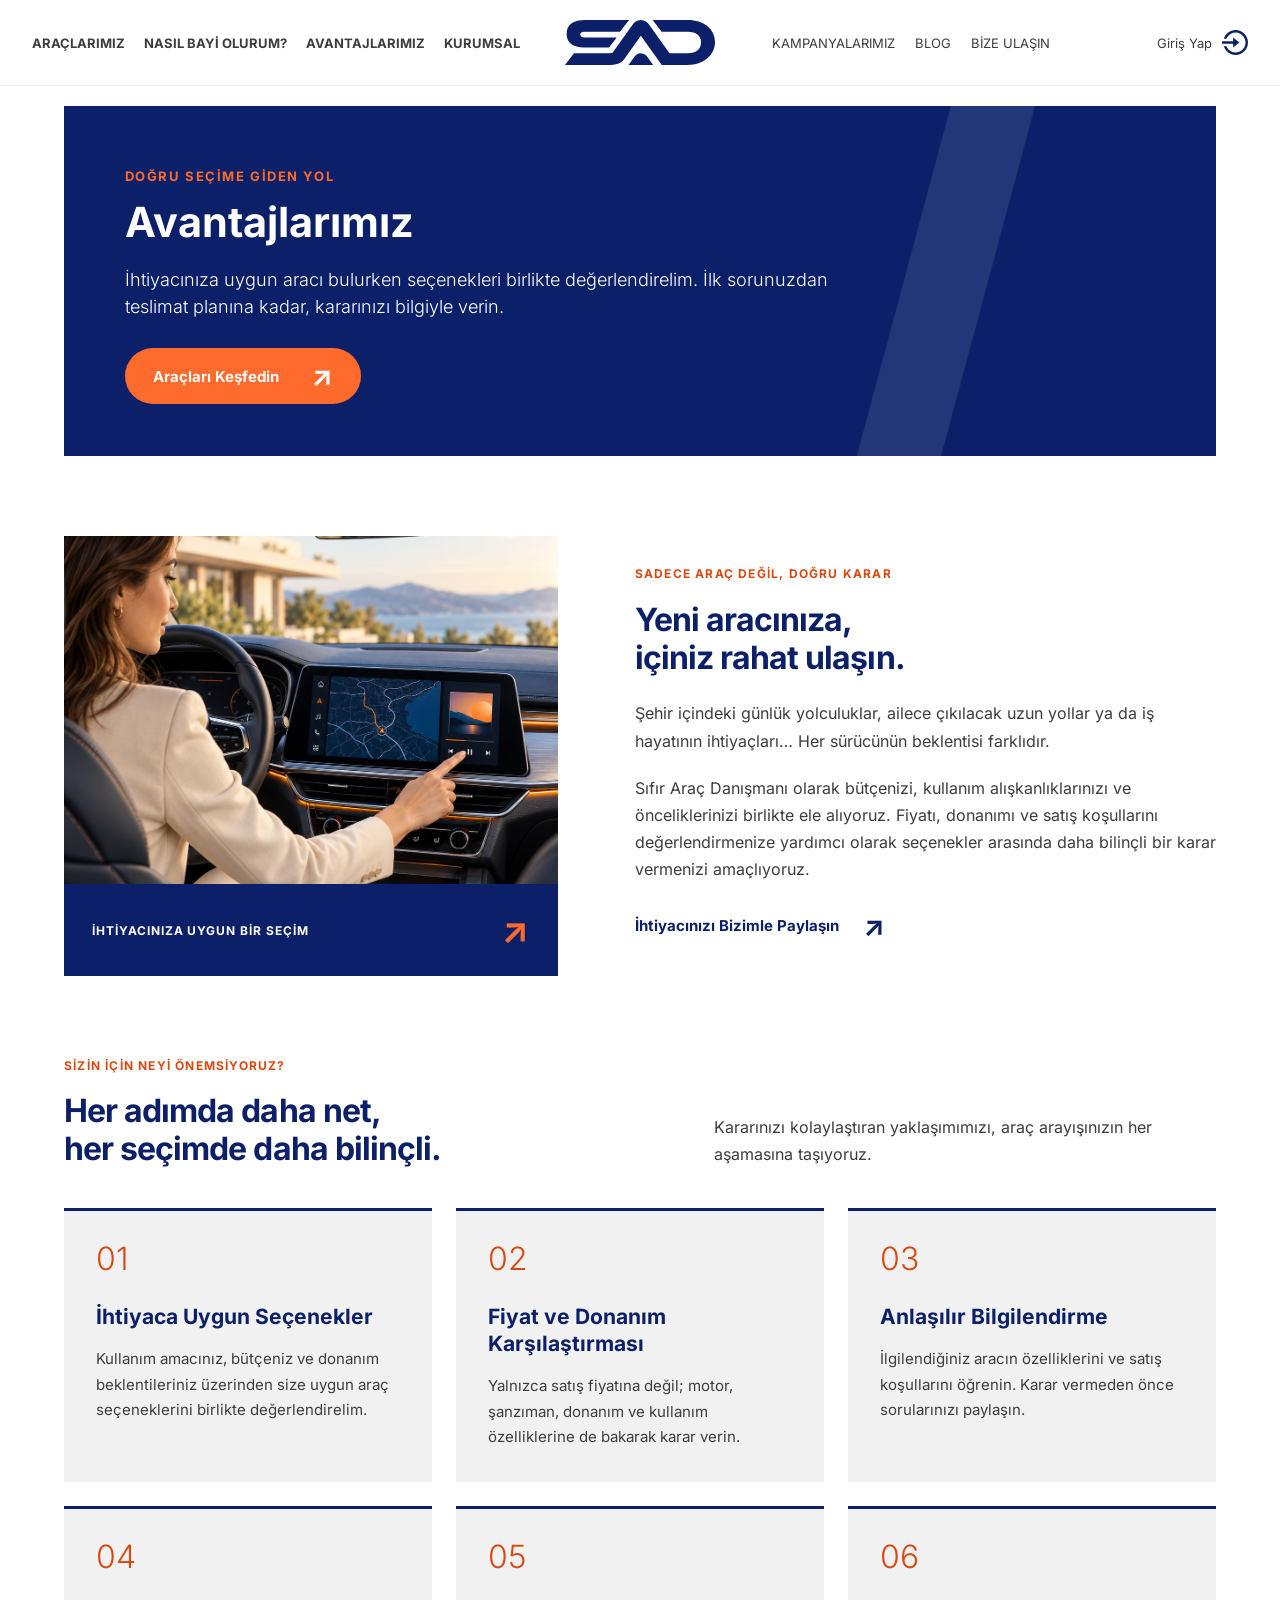
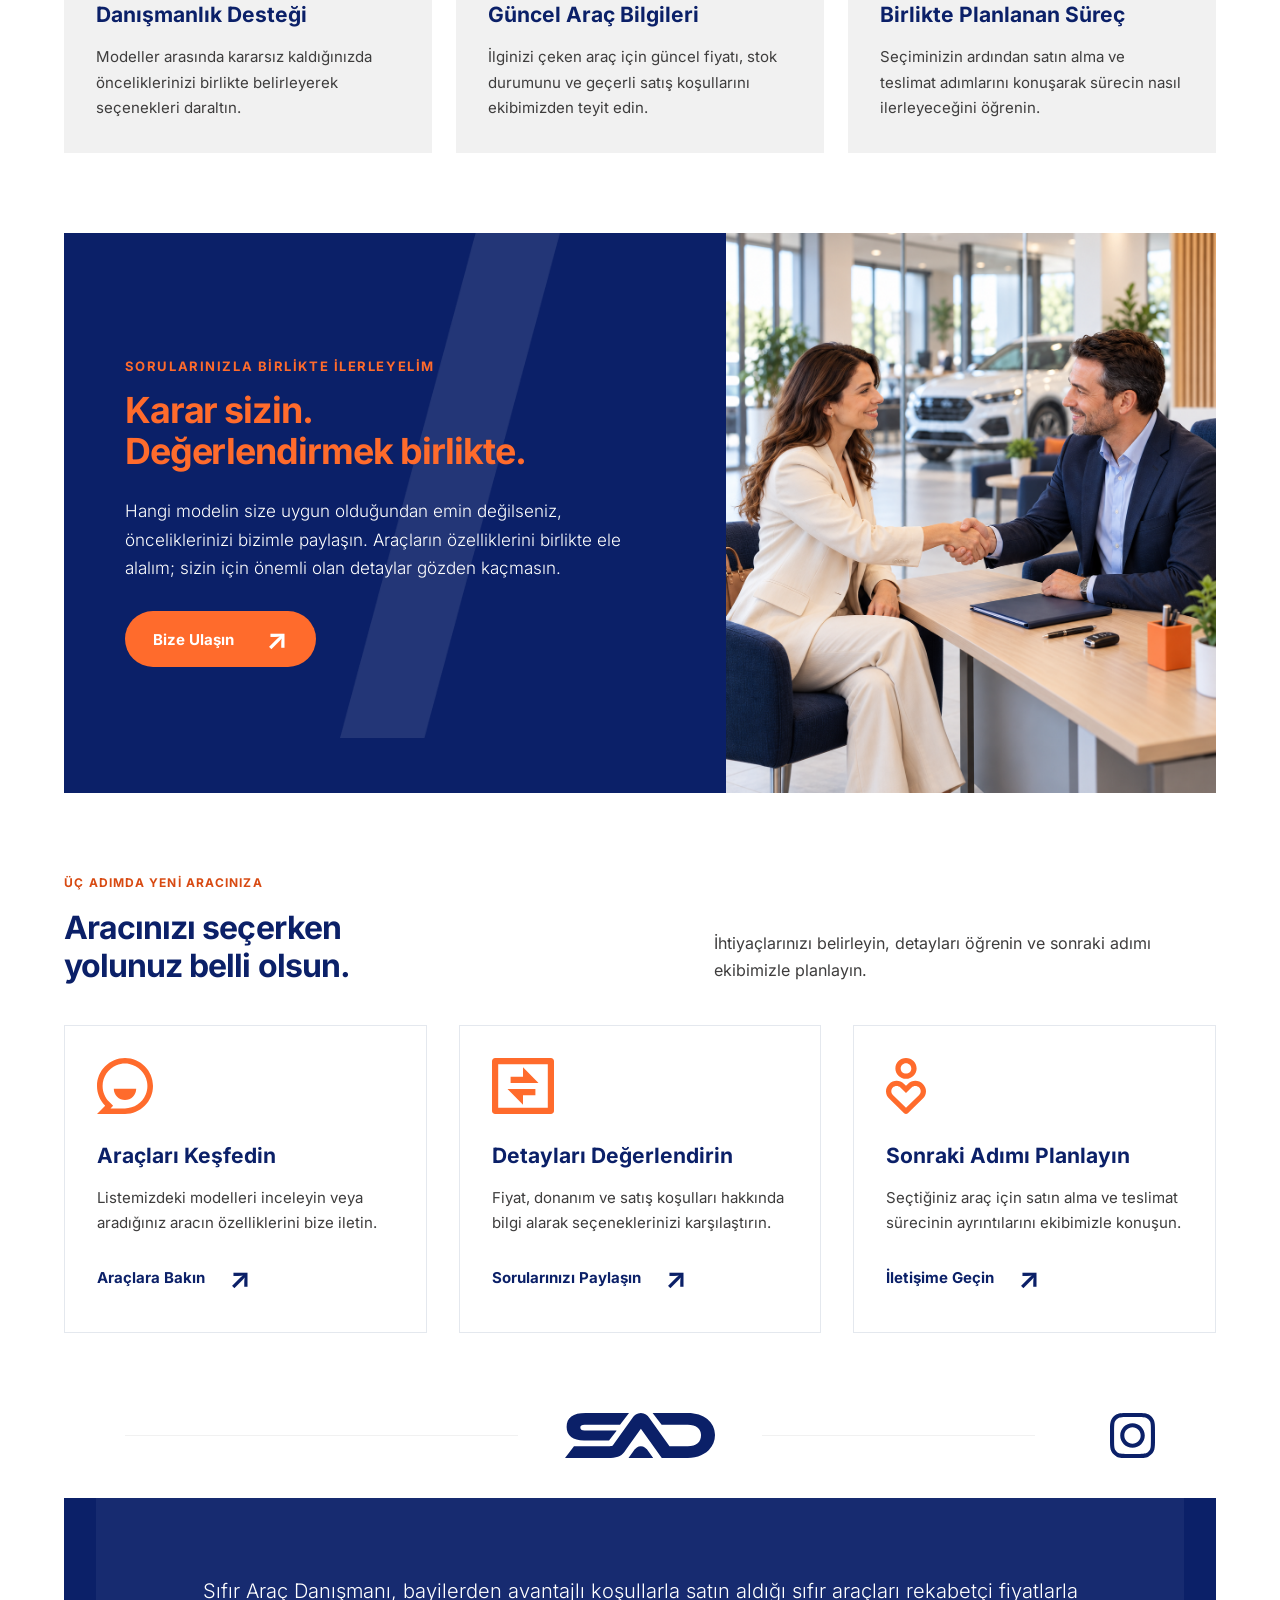
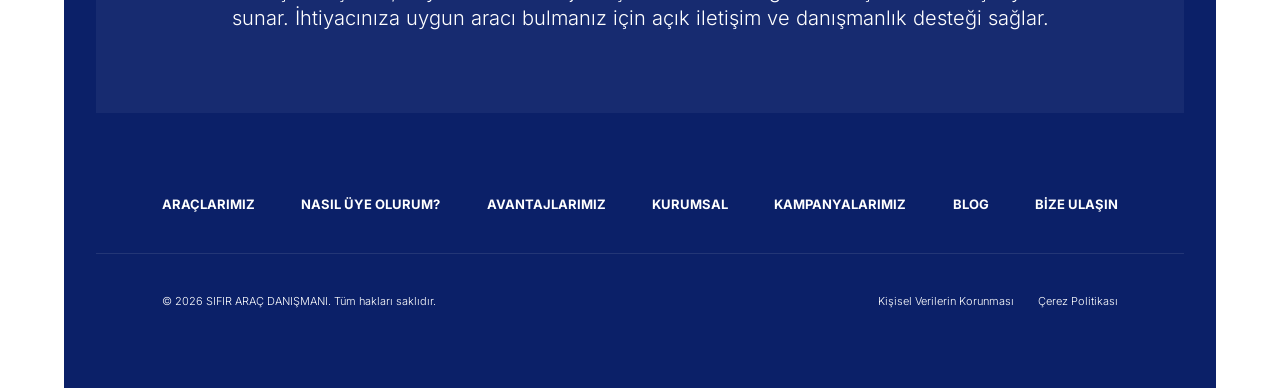
==== commit 2143837b: "refactor: update vehicle detail layout and styling in SCSS and HTML templates" ====
--- a/avantajlarimiz.html
+++ b/avantajlarimiz.html
@@ -27,7 +27,7 @@
             <a href="blog.html">BLOG</a>
             <a href="contact.html">BİZE ULAŞIN</a>
           </nav>
-          <a class="site-header__account" href="giris.html"><span>Giriş Yap</span><img src="assets/img/account.svg" width="26" height="25" alt=""></a>
+          <a class="site-header__account" href="#"><span>Giriş Yap</span><img src="assets/img/account.svg" width="26" height="25" alt=""></a>
         </div>
       </div>
     </div>
@@ -37,7 +37,7 @@
     <section class="contact-hero dealer-hero" aria-labelledby="benefits-title">
       <img class="contact-hero__stripe" src="assets/img/bg-opacity-white.png" width="259" height="620" alt="" aria-hidden="true">
       <div class="contact-hero__content"><p class="contact-hero__eyebrow">DOĞRU SEÇİME GİDEN YOL</p><h1 id="benefits-title">Avantajlarımız</h1><p class="contact-hero__description">İhtiyacınıza uygun aracı bulurken seçenekleri birlikte değerlendirelim. İlk sorunuzdan teslimat planına kadar, kararınızı bilgiyle verin.</p><a class="dealer-button" href="list.html">Araçları Keşfedin <span aria-hidden="true">↗</span></a></div>
-      <nav class="contact-hero__breadcrumb" aria-label="İçerik yolu"><ol><li><a href="index.html">Ana Sayfa</a></li><li><span aria-current="page">Avantajlarımız</span></li></ol></nav>
+
     </section>
 
     <section class="dealer-section dealer-intro" aria-labelledby="benefits-intro-title">
--- a/assets/scss/style.css
+++ b/assets/scss/style.css
@@ -39,7 +39,8 @@
   overflow: hidden;
 }
 
-a:focus-visible, button:focus-visible {
+a:focus-visible,
+button:focus-visible {
   outline: 2px solid #ff6b2c;
   outline-offset: 5px;
 }
@@ -105,7 +106,9 @@
   display: contents;
 }
 
-.site-menu__top, .menu-toggle, .menu-overlay {
+.site-menu__top,
+.menu-toggle,
+.menu-overlay {
   display: none;
 }
 
@@ -181,7 +184,9 @@
   margin-bottom: 24px;
   flex-shrink: 0;
 }
-.site-header.is-compact .site-header__primary, .site-header.is-compact .site-header__secondary, .site-header.is-compact .site-header__right {
+.site-header.is-compact .site-header__primary,
+.site-header.is-compact .site-header__secondary,
+.site-header.is-compact .site-header__right {
   flex-direction: column;
   align-items: stretch;
   gap: 0;
@@ -337,7 +342,9 @@
   }
 }
 @media (prefers-reduced-motion: reduce) {
-  *, *::before, *::after {
+  *,
+  *::before,
+  *::after {
     scroll-behavior: auto !important;
     transition-duration: 0.01ms !important;
     animation-duration: 0.01ms !important;
@@ -387,7 +394,7 @@
 .vehicle-offers__arrow {
   position: absolute;
   z-index: 2;
-  top: calc((100% - 261px) / 2);
+  top: 50%;
   transform: translateY(-50%);
   display: grid;
   place-items: center;
@@ -402,6 +409,9 @@
 .vehicle-offers__prev {
   left: -20px;
 }
+.vehicle-offers__prev img {
+  transform: rotate(180deg);
+}
 .vehicle-offers__next {
   right: -20px;
 }
@@ -566,18 +576,21 @@
   opacity: 1;
 }
 
-.process-steps, .vehicle-catalog {
+.process-steps,
+.vehicle-catalog {
   width: min(1600px, 100% - 128px);
   margin-inline: auto;
   padding-inline: clamp(24px, 4.75vw, 82px);
 }
 @media (max-width: 1000px) {
-  .process-steps, .vehicle-catalog {
+  .process-steps,
+  .vehicle-catalog {
     width: calc(100% - 48px);
   }
 }
 @media (max-width: 650px) {
-  .process-steps, .vehicle-catalog {
+  .process-steps,
+  .vehicle-catalog {
     width: calc(100% - 32px);
     padding-inline: 0;
   }
@@ -1016,6 +1029,7 @@
 .weekly-offer__slider {
   border-bottom: 1px solid #f1f1f1;
   padding-bottom: 60px;
+  padding-right: 34px;
   container-type: inline-size;
 }
 .weekly-offer .swiper-slide {
@@ -1114,7 +1128,8 @@
   position: absolute;
   inset: auto;
   top: calc((100% - 60px) / 2);
-  left: 144px;
+  left: auto;
+  right: 7px;
   width: auto;
   height: auto;
   margin: 0;
@@ -1140,9 +1155,6 @@
   .weekly-offer__layout {
     column-gap: 32px;
   }
-  .weekly-offer .weekly-offer__pagination {
-    left: 128px;
-  }
 }
 @media (max-width: 1100px) {
   .weekly-offer__layout {
@@ -1169,10 +1181,6 @@
   .weekly-offer__model {
     margin-bottom: 24px;
   }
-  .weekly-offer .weekly-offer__pagination {
-    left: 104px;
-    top: calc((100cqw - 120px) * 421 / 1432);
-  }
 }
 @media (max-width: 1000px) {
   .weekly-offer {
@@ -1195,11 +1203,9 @@
   .weekly-offer__media {
     grid-column: 1;
     grid-row: 1;
-    padding-left: 28px;
   }
   .weekly-offer .weekly-offer__pagination {
-    left: 4px;
-    top: calc((100cqw - 28px) * 421 / 1432);
+    top: calc((100% - 36px) / 2);
   }
   .weekly-offer__features {
     grid-column: 1;
@@ -1611,17 +1617,23 @@
   }
 }
 
-.detail-breadcrumb, .vehicle-detail, .detail-faq {
+.detail-breadcrumb,
+.vehicle-detail,
+.detail-faq {
   width: min(1600px, 100% - 128px);
   margin-inline: auto;
 }
 @media (max-width: 1000px) {
-  .detail-breadcrumb, .vehicle-detail, .detail-faq {
+  .detail-breadcrumb,
+  .vehicle-detail,
+  .detail-faq {
     width: calc(100% - 48px);
   }
 }
 @media (max-width: 650px) {
-  .detail-breadcrumb, .vehicle-detail, .detail-faq {
+  .detail-breadcrumb,
+  .vehicle-detail,
+  .detail-faq {
     width: calc(100% - 32px);
   }
 }
@@ -1669,7 +1681,7 @@
 
 .vehicle-heading {
   display: grid;
-  grid-template-columns: 116px minmax(0, 544fr) minmax(0, 450fr) 236px;
+  grid-template-columns: 120px minmax(0, 544fr) minmax(0, 450fr) 236px;
   gap: 30px;
   align-items: center;
   padding: 40px clamp(24px, 4.75vw, 82px);
@@ -1680,13 +1692,20 @@
 .vehicle-heading__brand {
   display: grid;
   place-items: center;
-  min-height: 88px;
+  width: 120px;
+  height: 120px;
 }
 .vehicle-heading__brand img {
   display: block;
+  width: 100%;
+  height: 100%;
+  max-width: 120px;
+  max-height: 120px;
+  object-fit: contain;
 }
 .vehicle-heading__name {
   min-width: 0;
+  overflow-wrap: anywhere;
 }
 .vehicle-heading h1 {
   margin: 0 0 8px;
@@ -1727,7 +1746,7 @@
 }
 @media (max-width: 1250px) {
   .vehicle-heading {
-    grid-template-columns: 88px minmax(0, 1fr) auto;
+    grid-template-columns: 120px minmax(0, 1fr) auto;
     gap: 24px;
   }
   .vehicle-heading__price {
@@ -1740,12 +1759,9 @@
 }
 @media (max-width: 700px) {
   .vehicle-heading {
-    grid-template-columns: 66px minmax(0, 1fr);
+    grid-template-columns: 120px minmax(0, 1fr);
     padding: 24px 20px;
     gap: 20px;
-  }
-  .vehicle-heading__brand {
-    min-height: 50px;
   }
   .vehicle-heading__price {
     grid-column: 1/-1;
@@ -1760,16 +1776,17 @@
 .detail-overview {
   width: calc(100% - clamp(48px, 9.5vw, 164px));
   margin: 40px auto 0;
-  padding: 36px 60px 50px;
+  padding: 20px;
   display: grid;
   grid-template-columns: minmax(0, 2fr) minmax(300px, 1fr);
   align-items: start;
   gap: 64px;
-  background: #f1f1f1;
+  background: #fff;
+  border: 1px solid #F1F1F1;
+  border-radius: 0;
 }
 @media (max-width: 1400px) {
   .detail-overview {
-    padding-inline: 32px;
     gap: 32px;
   }
 }
@@ -1782,7 +1799,6 @@
   .detail-overview {
     width: 100%;
     margin-top: 24px;
-    padding: 20px 16px;
     gap: 28px;
   }
 }
@@ -1862,46 +1878,22 @@
 
 .vehicle-specifications {
   min-width: 0;
-  padding: 15px;
-  border: 1px solid #e4e8ee;
-  border-radius: 16px;
+}
+.vehicle-specifications dl {
+  margin: 0;
+}
+.vehicle-specifications dl > div {
+  display: grid;
+  grid-template-columns: minmax(0, 1fr) minmax(0, 1.15fr);
+  align-items: center;
+  gap: 14px;
+  padding: 6px 12px;
   background: #fff;
-  box-shadow: 0 6px 24px rgba(11, 32, 104, 0.04);
-}
-.vehicle-specifications h2 {
-  position: relative;
-  margin: 0 0 8px;
-  padding-bottom: 18px;
-  color: #0b2068;
-  font-size: 22px;
-  line-height: 1.25;
-}
-.vehicle-specifications h2::after {
-  content: "";
-  position: absolute;
-  left: 0;
-  bottom: 0;
-  width: 36px;
-  height: 3px;
-  border-radius: 2px;
-  background: #ff6b2c;
-}
-.vehicle-specifications dl {
-  margin: 0;
-}
-.vehicle-specifications dl > div {
-  display: grid;
-  grid-template-columns: minmax(0, 1fr) minmax(0, 1.15fr);
-  align-items: center;
-  gap: 14px;
-  padding-block: 6px;
-  border-bottom: 1px solid #edf0f4;
   font-size: 14px;
   line-height: 1.5;
 }
-.vehicle-specifications dl > div:last-child {
-  border-bottom: 0;
-  padding-bottom: 0;
+.vehicle-specifications dl > div:nth-child(odd) {
+  background: #F1F1F1;
 }
 .vehicle-specifications dt {
   min-width: 0;
@@ -1935,13 +1927,6 @@
   color: #5a6472;
 }
 @media (max-width: 650px) {
-  .vehicle-specifications {
-    padding: 15px;
-    border-radius: 12px;
-  }
-  .vehicle-specifications h2 {
-    font-size: 20px;
-  }
   .vehicle-specifications dl > div {
     grid-template-columns: minmax(0, 0.9fr) minmax(0, 1.1fr);
     gap: 14px;
@@ -1951,23 +1936,39 @@
   }
 }
 
-.vehicle-description, .vehicle-video {
+.vehicle-details-content {
+  margin-top: 40px;
+  padding-block: 60px;
+  background: #F1F1F1;
+  box-shadow: 0 0 0 100vmax #F1F1F1;
+  clip-path: inset(0 -100vmax);
+}
+@media (max-width: 650px) {
+  .vehicle-details-content {
+    padding-block: 32px;
+  }
+}
+
+.vehicle-description,
+.vehicle-video {
   width: min(1196px, 100% - 64px);
   margin-inline: auto;
 }
 @media (max-width: 650px) {
-  .vehicle-description, .vehicle-video {
+  .vehicle-description,
+  .vehicle-video {
     width: 100%;
   }
 }
 
 .vehicle-description {
-  margin-top: 100px;
+  margin-top: 0;
 }
 .vehicle-description h2 {
   font-size: clamp(24px, 1.447vw, 30px);
   line-height: 1.3;
   margin: 0 0 20px;
+  color: #FF6B2C;
 }
 .vehicle-description p {
   margin: 0;
@@ -1981,9 +1982,6 @@
   margin: 32px 0 20px;
 }
 @media (max-width: 650px) {
-  .vehicle-description {
-    margin-top: 40px;
-  }
   .vehicle-description p {
     font-size: 16px;
   }
@@ -1992,15 +1990,15 @@
 .vehicle-equipment {
   columns: 2;
   column-gap: 80px;
-  padding-left: 20px;
-  margin: 0;
+  list-style: none;
+  padding: 0;
+  margin: 32px 0 0;
   font-size: 16px;
   line-height: 27px;
   font-weight: 300;
 }
 .vehicle-equipment li {
   break-inside: avoid;
-  padding-left: 4px;
 }
 @media (max-width: 700px) {
   .vehicle-equipment {
@@ -2208,7 +2206,8 @@
     font-size: 16px;
   }
 }
-.vehicle-list__grid > [hidden], .vehicle-list__empty[hidden] {
+.vehicle-list__grid > [hidden],
+.vehicle-list__empty[hidden] {
   display: none;
 }
 
@@ -2221,17 +2220,23 @@
   line-height: 1.5;
 }
 
-.contact-hero, .contact-content, .contact-location {
+.contact-hero,
+.contact-content,
+.contact-location {
   width: min(1600px, 100% - 128px);
   margin-inline: auto;
 }
 @media (max-width: 1000px) {
-  .contact-hero, .contact-content, .contact-location {
+  .contact-hero,
+  .contact-content,
+  .contact-location {
     width: calc(100% - 48px);
   }
 }
 @media (max-width: 650px) {
-  .contact-hero, .contact-content, .contact-location {
+  .contact-hero,
+  .contact-content,
+  .contact-location {
     width: calc(100% - 32px);
   }
 }
@@ -2494,7 +2499,8 @@
   line-height: 1.4;
   font-weight: 700;
 }
-.contact-form input, .contact-form textarea {
+.contact-form input,
+.contact-form textarea {
   display: block;
   width: 100%;
   min-height: 54px;
@@ -2507,10 +2513,12 @@
   font-size: 16px;
   line-height: 1.5;
 }
-.contact-form input::placeholder, .contact-form textarea::placeholder {
+.contact-form input::placeholder,
+.contact-form textarea::placeholder {
   color: #777;
 }
-.contact-form input:focus-visible, .contact-form textarea:focus-visible {
+.contact-form input:focus-visible,
+.contact-form textarea:focus-visible {
   border-color: #0b2068;
   outline: 2px solid #0b2068;
   outline-offset: 2px;
@@ -2618,7 +2626,8 @@
   }
 }
 
-.advantages__photo, .discover__gallery a img {
+.advantages__photo,
+.discover__gallery a img {
   transform-origin: center;
   transform: scale(1) translate(0, 0);
   transition: transform 4s ease-in-out;
@@ -2642,7 +2651,8 @@
 }
 
 @media (prefers-reduced-motion: reduce) {
-  .advantages__photo, .discover__gallery a img {
+  .advantages__photo,
+  .discover__gallery a img {
     transition: none;
   }
   .advantages__card:hover .advantages__photo,
@@ -2708,7 +2718,8 @@
   background: #df4a12;
 }
 
-.dealer-button span, .dealer-text-link span {
+.dealer-button span,
+.dealer-text-link span {
   font-size: 28px;
   line-height: 1;
 }
@@ -2918,7 +2929,9 @@
   }
 }
 @media (max-width: 800px) {
-  .dealer-intro, .dealer-application, .dealer-section__heading {
+  .dealer-intro,
+  .dealer-application,
+  .dealer-section__heading {
     grid-template-columns: minmax(0, 1fr);
     gap: 28px;
   }
@@ -3400,7 +3413,7 @@
 }
 .blog-article__header {
   max-width: 960px;
-  margin: 0 auto 36px;
+  margin: 36px auto 0;
   text-align: center;
 }
 .blog-article h1 {
@@ -3433,14 +3446,14 @@
   display: block;
   width: 100%;
   height: auto;
-  aspect-ratio: 2.8/1;
+  aspect-ratio: 4.2/1;
   object-fit: cover;
   object-position: center 43%;
   background: #f1f1f1;
 }
 .blog-article__layout {
   display: grid;
-  grid-template-columns: minmax(0, 280px) minmax(0, 760px);
+  grid-template-columns: minmax(0, 760px);
   justify-content: center;
   gap: clamp(32px, 5vw, 80px);
   margin-top: 48px;
@@ -3524,7 +3537,7 @@
     grid-template-columns: repeat(2, minmax(0, 1fr));
   }
   .blog-article__layout {
-    grid-template-columns: minmax(0, 230px) minmax(0, 1fr);
+    grid-template-columns: minmax(0, 760px);
     gap: 32px;
   }
 }
@@ -3536,7 +3549,7 @@
 }
 @media (max-width: 800px) {
   .blog-article__layout {
-    grid-template-columns: minmax(0, 1fr);
+    grid-template-columns: minmax(0, 760px);
   }
   .blog-article__contents ol {
     display: grid;
@@ -3547,11 +3560,12 @@
     margin: 0;
   }
   .blog-article__cover {
-    aspect-ratio: 16/9;
+    aspect-ratio: 8/3;
   }
 }
 @media (max-width: 650px) {
-  .blog-list__grid, .blog-related__grid {
+  .blog-list__grid,
+  .blog-related__grid {
     grid-template-columns: minmax(0, 1fr);
     gap: 24px;
   }
@@ -3569,7 +3583,8 @@
   .blog-article__author {
     justify-content: flex-start;
   }
-  .blog-article__lead, .blog-article__body p {
+  .blog-article__lead,
+  .blog-article__body p {
     font-size: 16px;
   }
   .blog-article__contents ol {
@@ -3591,9 +3606,512 @@
   }
 }
 @media (prefers-reduced-motion: reduce) {
-  .blog-card__link:hover img, .blog-card__link:focus-visible img {
+  .blog-card__link:hover img,
+  .blog-card__link:focus-visible img {
     transform: none;
   }
 }
+.corporate-hero,
+.corporate-section {
+  width: min(1436px, 100% - 128px);
+  margin-inline: auto;
+}
+.corporate-hero h2,
+.corporate-section h2 {
+  margin: 0 0 28px;
+  color: #0b2068;
+  font-size: clamp(32px, 3vw, 50px);
+  line-height: 1.15;
+  letter-spacing: -0.035em;
+}
+
+.corporate-section {
+  margin-block: 100px;
+  scroll-margin-top: 32px;
+}
+
+.corporate-index {
+  display: block;
+  margin-bottom: 20px;
+  color: #8a90a2;
+  font-size: 13px;
+  letter-spacing: 0.1em;
+}
+
+.corporate-hero {
+  padding-top: 24px;
+}
+.corporate-hero__breadcrumb ol {
+  display: flex;
+  flex-wrap: wrap;
+  gap: 12px;
+  list-style: none;
+  margin: 0 0 56px;
+  padding: 0;
+  font-size: 13px;
+}
+.corporate-hero__breadcrumb li + li::before {
+  content: "/";
+  margin-right: 12px;
+  color: #888;
+}
+.corporate-hero__breadcrumb a {
+  color: #3e3d3d;
+  text-decoration: none;
+}
+.corporate-hero__breadcrumb a:hover {
+  color: #d84a12;
+}
+.corporate-hero__heading {
+  display: grid;
+  grid-template-columns: minmax(0, 2fr) minmax(0, 1fr);
+  gap: 40px;
+  align-items: end;
+  margin: 48px 0 0;
+}
+.corporate-hero h1 {
+  margin: 0;
+  color: #0b2068;
+  font-size: clamp(38px, 4.6vw, 76px);
+  line-height: 1.08;
+  letter-spacing: -0.045em;
+}
+.corporate-hero h1 span {
+  font-weight: 300;
+}
+.corporate-hero__heading > p {
+  margin: 0 0 4px;
+  justify-self: end;
+  padding-left: 24px;
+  border-left: 2px solid #ff6b2c;
+  font-size: 18px;
+  line-height: 1.65;
+  font-weight: 300;
+}
+.corporate-hero__visual {
+  display: grid;
+  grid-template-columns: minmax(0, 1.25fr) minmax(0, 1fr);
+  min-height: 430px;
+}
+.corporate-hero__photo {
+  display: block;
+  width: 100%;
+  height: 460px;
+  object-fit: cover;
+  object-position: center 45%;
+}
+.corporate-hero__signature {
+  position: relative;
+  isolation: isolate;
+  overflow: hidden;
+  display: flex;
+  flex-direction: column;
+  justify-content: center;
+  padding: clamp(32px, 4vw, 64px);
+  background: #0b2068;
+  color: #fff;
+}
+.corporate-hero__signature > img {
+  position: absolute;
+  z-index: -1;
+  right: -30px;
+  top: -100px;
+  width: 236px;
+  height: auto;
+  pointer-events: none;
+}
+.corporate-hero__signature > span {
+  color: #ff925e;
+  font-size: 11px;
+  line-height: 1.6;
+  letter-spacing: 0.12em;
+  font-weight: 700;
+}
+.corporate-hero__signature p {
+  margin: 32px 0;
+  font-size: clamp(28px, 2.6vw, 44px);
+  line-height: 1.25;
+  font-weight: 300;
+  letter-spacing: -0.025em;
+}
+.corporate-hero__signature strong {
+  font-weight: 700;
+}
+.corporate-hero__signature a {
+  display: inline-flex;
+  align-items: center;
+  justify-content: space-between;
+  gap: 24px;
+  width: 160px;
+  min-height: 44px;
+  padding-top: 14px;
+  border-top: 1px solid rgba(255, 255, 255, 0.3);
+  color: #fff;
+  text-decoration: none;
+  font-size: 14px;
+}
+.corporate-hero__signature a:hover {
+  color: #ff925e;
+}
+.corporate-hero__signature a span {
+  font-size: 26px;
+}
+
+.corporate-story {
+  display: grid;
+  grid-template-columns: minmax(0, 1fr) minmax(0, 2fr);
+  gap: 64px;
+}
+.corporate-story__label {
+  padding-top: 8px;
+}
+.corporate-story__lead {
+  margin: 0 0 32px;
+  font-size: clamp(20px, 1.6vw, 26px);
+  line-height: 1.6;
+  color: #0b2068;
+  font-weight: 300;
+}
+.corporate-story__columns {
+  display: grid;
+  grid-template-columns: repeat(2, minmax(0, 1fr));
+  gap: 32px;
+}
+.corporate-story__columns p {
+  margin: 0;
+  font-size: 16px;
+  line-height: 1.85;
+}
+
+.corporate-manifesto {
+  position: relative;
+  isolation: isolate;
+  overflow: hidden;
+  width: min(1600px, 100% - 128px);
+  margin: 100px auto;
+  padding: 80px 32px;
+  text-align: center;
+  background: #0b2068;
+  color: #fff;
+}
+.corporate-manifesto > img {
+  position: absolute;
+  z-index: -1;
+  left: 12%;
+  top: -120px;
+  width: 236px;
+  height: auto;
+  pointer-events: none;
+}
+.corporate-manifesto h2 {
+  margin: 24px 0 28px;
+  font-size: clamp(34px, 4vw, 66px);
+  line-height: 1.15;
+  letter-spacing: -0.04em;
+  font-weight: 300;
+}
+.corporate-manifesto h2 span {
+  color: #ff6b2c;
+  font-weight: 700;
+}
+.corporate-manifesto > p:last-child {
+  max-width: 620px;
+  margin: 0 auto;
+  font-size: 17px;
+  line-height: 1.8;
+  font-weight: 300;
+}
+
+.corporate-values {
+  display: grid;
+  grid-template-columns: minmax(0, 1fr) minmax(0, 1.4fr);
+  gap: 80px;
+}
+.corporate-values__intro > p:not(.dealer-eyebrow) {
+  max-width: 340px;
+  margin: 0 0 24px;
+  font-size: 17px;
+  line-height: 1.7;
+}
+.corporate-values__list article {
+  display: grid;
+  grid-template-columns: 32px minmax(0, 1fr);
+  gap: 20px;
+  padding: 28px 0;
+  border-top: 1px solid #e4e8ee;
+}
+.corporate-values__list article:last-child {
+  border-bottom: 1px solid #e4e8ee;
+}
+.corporate-values__list article > span {
+  color: #d84a12;
+  font-size: 13px;
+  padding-top: 5px;
+}
+.corporate-values h3 {
+  margin: 0 0 12px;
+  font-size: 23px;
+  line-height: 1.3;
+  color: #0b2068;
+}
+.corporate-values__list p {
+  margin: 0;
+  font-size: 16px;
+  line-height: 1.8;
+}
+
+.corporate-perspective {
+  display: grid;
+  grid-template-columns: minmax(0, 1fr) minmax(0, 1fr);
+  align-items: center;
+  gap: clamp(32px, 6vw, 96px);
+}
+.corporate-perspective__photo {
+  padding: 0 24px 24px 0;
+  background: linear-gradient(135deg, transparent 55%, #f1f1f1 55%);
+}
+.corporate-perspective__photo img {
+  display: block;
+  width: 100%;
+  height: 520px;
+  object-fit: cover;
+  object-position: center 40%;
+}
+.corporate-perspective__copy > div {
+  border-top: 1px solid #e4e8ee;
+  padding-top: 24px;
+  margin-top: 24px;
+}
+.corporate-perspective h3 {
+  color: #0b2068;
+  font-size: 18px;
+  margin: 0 0 12px;
+}
+.corporate-perspective__copy > div p {
+  margin: 0;
+  font-size: 16px;
+  line-height: 1.8;
+}
+
+.corporate-invitation {
+  text-align: center;
+  padding-block: 64px 24px;
+  border-top: 1px solid #e4e8ee;
+}
+.corporate-invitation h2 {
+  font-size: clamp(36px, 4vw, 64px);
+}
+.corporate-invitation h2 span {
+  font-weight: 300;
+}
+.corporate-invitation > p:not(.dealer-eyebrow) {
+  margin: 0 auto 32px;
+  max-width: 560px;
+  font-size: 17px;
+  line-height: 1.7;
+}
+.corporate-invitation__links {
+  display: flex;
+  flex-wrap: wrap;
+  justify-content: center;
+  gap: 24px 40px;
+  align-items: center;
+}
+
+@media (max-width: 1100px) {
+  .corporate-values {
+    gap: 40px;
+  }
+  .corporate-story {
+    grid-template-columns: minmax(0, 0.65fr) minmax(0, 2fr);
+    gap: 32px;
+  }
+}
+@media (max-width: 1000px) {
+  .corporate-hero,
+  .corporate-section,
+  .corporate-manifesto {
+    width: calc(100% - 48px);
+  }
+  .corporate-section,
+  .corporate-manifesto {
+    margin-block: 64px;
+  }
+}
+@media (max-width: 800px) {
+  .corporate-hero__heading,
+  .corporate-story,
+  .corporate-values,
+  .corporate-perspective {
+    grid-template-columns: minmax(0, 1fr);
+    gap: 32px;
+  }
+  .corporate-hero__heading > p {
+    justify-self: start;
+  }
+  .corporate-hero__heading > p br {
+    display: none;
+  }
+  .corporate-hero__visual {
+    grid-template-columns: minmax(0, 1fr);
+  }
+  .corporate-hero__photo {
+    height: 360px;
+  }
+  .corporate-hero__signature {
+    padding: 40px;
+  }
+  .corporate-hero__signature p {
+    margin-block: 24px;
+  }
+  .corporate-hero__breadcrumb ol {
+    margin-bottom: 36px;
+  }
+  .corporate-story__label {
+    display: flex;
+    flex-wrap: wrap;
+    gap: 24px;
+    align-items: baseline;
+  }
+  .corporate-story__label > * {
+    margin-bottom: 0;
+  }
+  .corporate-perspective__photo img {
+    height: 420px;
+  }
+  .corporate-manifesto {
+    padding-block: 56px;
+  }
+}
+@media (max-width: 650px) {
+  .corporate-hero,
+  .corporate-section,
+  .corporate-manifesto {
+    width: calc(100% - 32px);
+  }
+  .corporate-section,
+  .corporate-manifesto {
+    margin-block: 48px;
+  }
+  .corporate-hero__heading {
+    margin: 32px 0 0;
+  }
+  .corporate-hero__heading > p {
+    font-size: 16px;
+  }
+  .corporate-hero__photo {
+    height: 280px;
+  }
+  .corporate-hero__signature {
+    padding: 32px 24px;
+  }
+  .corporate-story__columns {
+    grid-template-columns: minmax(0, 1fr);
+    gap: 20px;
+  }
+  .corporate-manifesto {
+    padding: 40px 24px;
+  }
+  .corporate-values h3 {
+    font-size: 21px;
+  }
+  .corporate-values__list article {
+    grid-template-columns: 24px minmax(0, 1fr);
+    gap: 12px;
+    padding-block: 24px;
+  }
+  .corporate-perspective__photo {
+    padding: 0 16px 16px 0;
+  }
+  .corporate-perspective__photo img {
+    height: 340px;
+  }
+  .corporate-invitation {
+    padding-top: 40px;
+  }
+  .corporate-invitation__links {
+    flex-direction: column;
+    gap: 20px;
+  }
+  .corporate-invitation .dealer-button {
+    width: 100%;
+  }
+}
+.contact-whatsapp {
+  position: relative;
+  overflow: hidden;
+  margin-top: 24px;
+  padding: 32px;
+  background: #0b2068;
+  color: #fff;
+}
+.contact-whatsapp__icon {
+  display: grid;
+  place-items: center;
+  width: 64px;
+  height: 64px;
+  margin-bottom: 24px;
+  border: 1px solid rgba(255, 255, 255, 0.24);
+  border-radius: 50%;
+  color: #ff925e;
+}
+.contact-whatsapp__eyebrow {
+  margin: 0 0 12px;
+  color: #ff925e;
+  font-size: 11px;
+  line-height: 1.5;
+  letter-spacing: 0.1em;
+  font-weight: 700;
+}
+.contact-whatsapp h3 {
+  margin: 0 0 16px;
+  font-size: clamp(25px, 2vw, 32px);
+  line-height: 1.2;
+  letter-spacing: -0.025em;
+}
+.contact-whatsapp > p:not(.contact-whatsapp__eyebrow) {
+  max-width: 430px;
+  margin: 0 0 24px;
+  font-size: 16px;
+  line-height: 1.7;
+  font-weight: 300;
+}
+.contact-whatsapp__button {
+  display: inline-flex;
+  align-items: center;
+  justify-content: space-between;
+  gap: 24px;
+  min-height: 54px;
+  max-width: 100%;
+  padding: 14px 24px;
+  border-radius: 100px;
+  background: #ff6b2c;
+  color: #fff;
+  font-size: 15px;
+  font-weight: 700;
+  text-decoration: none;
+}
+.contact-whatsapp__button:hover {
+  background: #df4a12;
+}
+.contact-whatsapp__button > span[aria-hidden] {
+  font-size: 26px;
+  line-height: 1;
+}
+.contact-whatsapp__phone {
+  display: block;
+  margin-top: 16px;
+  color: #fff;
+  font-size: 14px;
+  letter-spacing: 0.03em;
+}
+@media (max-width: 650px) {
+  .contact-whatsapp {
+    padding: 28px 24px;
+  }
+  .contact-whatsapp__button {
+    width: 100%;
+  }
+}
 
 /*# sourceMappingURL=style.css.map */
